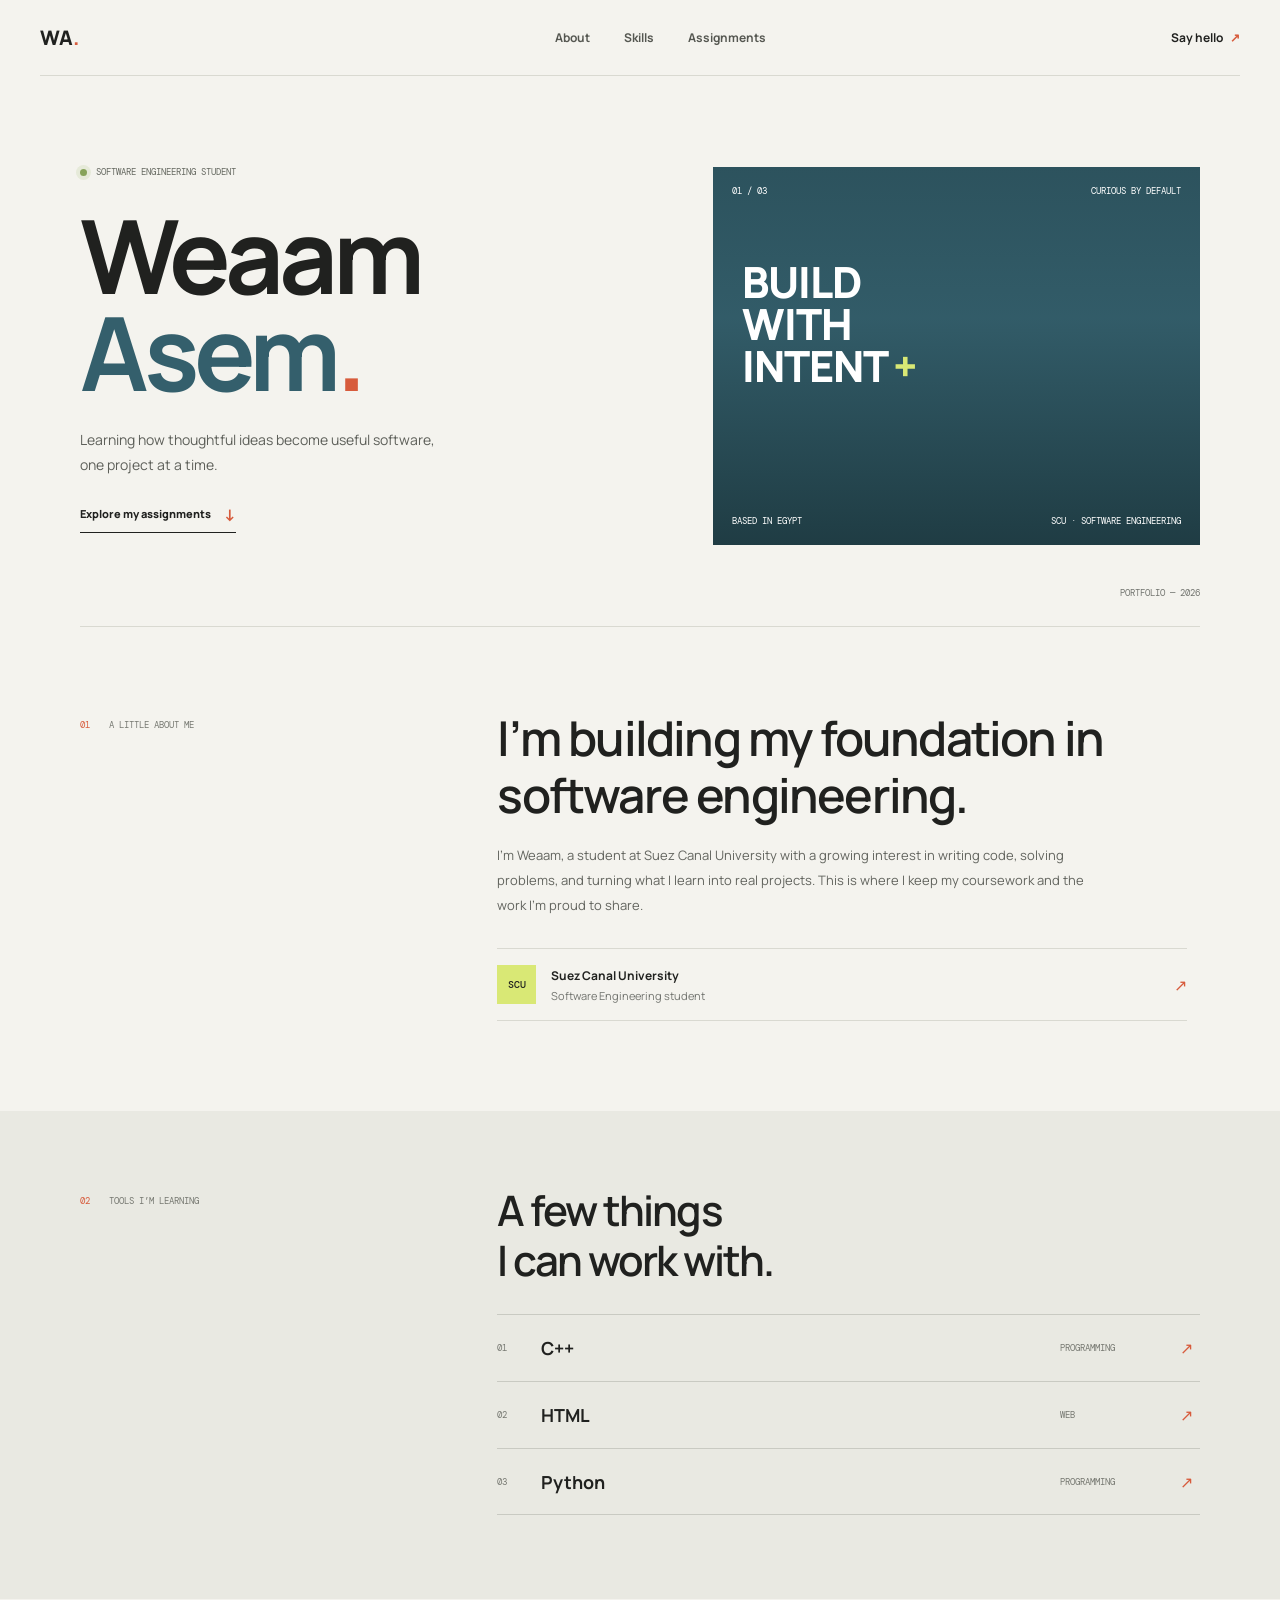
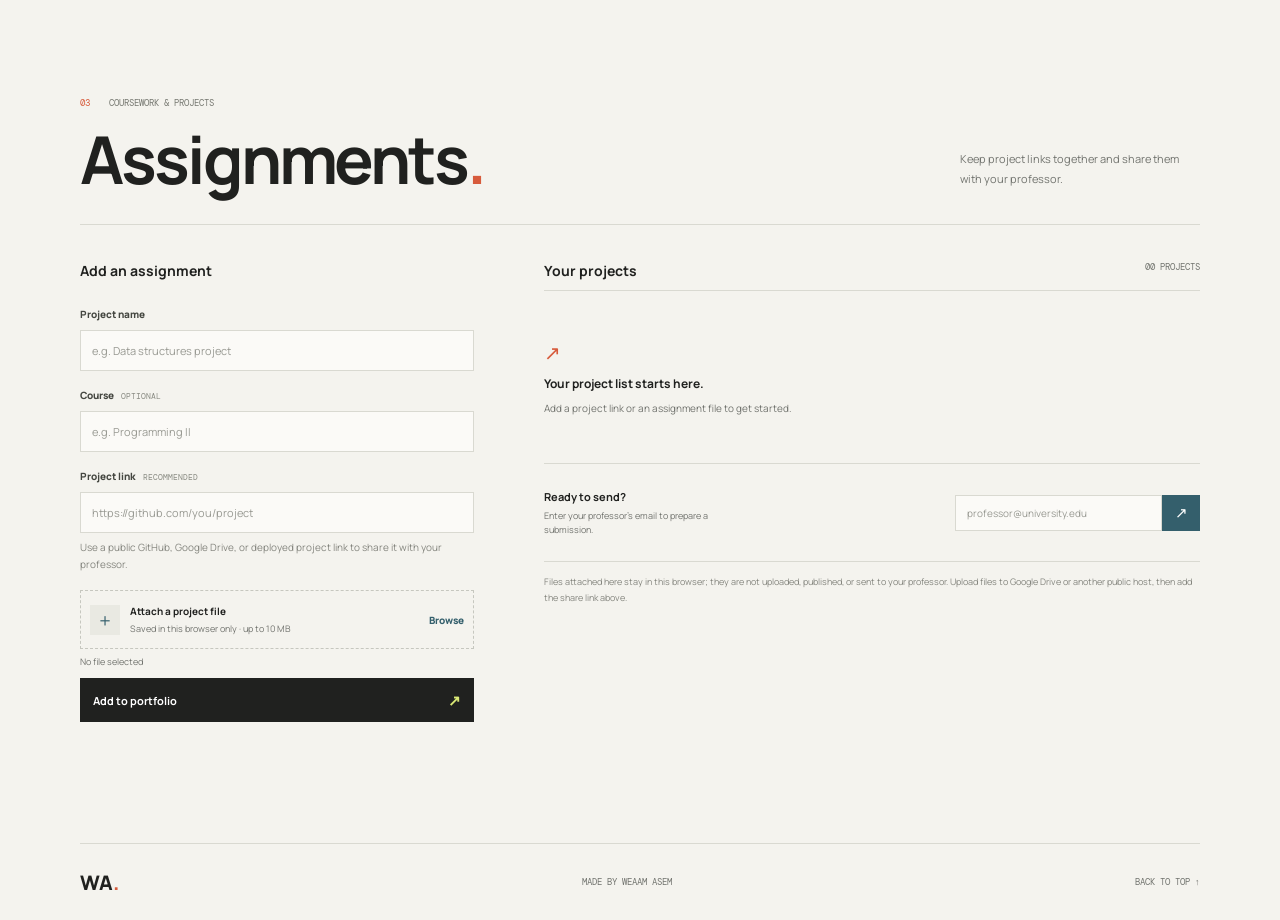
==== index.html @ 3b1b3726 "Add files via upload" ====
<!doctype html>
<html lang="en">
<head>
	<meta charset="utf-8">
	<meta name="viewport" content="width=device-width, initial-scale=1">
	<meta name="theme-color" content="#f4f3ee">
	<meta name="description" content="The portfolio of Weaam Asem, a software engineering student at Suez Canal University.">
	<title>Weaam Asem | Software Engineering Student</title>
	<link rel="preconnect" href="https://fonts.googleapis.com">
	<link rel="preconnect" href="https://fonts.gstatic.com" crossorigin>
	<link href="https://fonts.googleapis.com/css2?family=DM+Mono:wght@400;500&family=Manrope:wght@400;500;600;700;800&display=swap" rel="stylesheet">
	<link rel="stylesheet" href="style.css">
</head>
<body>
	<header class="site-header">
		<a class="wordmark" href="#home" aria-label="Weaam Asem home">WA<span>.</span></a>
		<nav class="main-nav" aria-label="Main navigation">
			<a href="#about">About</a>
			<a href="#skills">Skills</a>
			<a href="#assignments">Assignments</a>
		</nav>
		<a class="header-contact" href="mailto:?subject=Hello%20Weaam">Say hello <span aria-hidden="true">↗</span></a>
	</header>

	<main>
		<section class="hero page-width" id="home" aria-labelledby="hero-title">
			<div class="hero-copy">
				<p class="eyebrow"><span class="status-dot"></span> SOFTWARE ENGINEERING STUDENT</p>
				<h1 id="hero-title">Weaam<br><span>Asem</span><i>.</i></h1>
				<p class="hero-intro">Learning how thoughtful ideas become useful software, one project at a time.</p>
				<a class="text-link" href="#assignments">Explore my assignments <span aria-hidden="true">↓</span></a>
			</div>
			<div class="hero-visual" role="img" aria-label="Students working together around a laptop">
				<div class="visual-label"><span>01 / 03</span><span>CURIOUS BY DEFAULT</span></div>
				<div class="visual-note">BUILD<br>WITH<br>INTENT<span>+</span></div>
				<div class="visual-caption"><span>BASED IN EGYPT</span><span>SCU · SOFTWARE ENGINEERING</span></div>
			</div>
			<div class="hero-index" aria-hidden="true">PORTFOLIO — 2026</div>
		</section>

		<section class="about-section page-width section-grid" id="about" aria-labelledby="about-title">
			<div class="section-label"><span>01</span> A LITTLE ABOUT ME</div>
			<div class="about-content">
				<h2 id="about-title">I’m building my foundation in software engineering.</h2>
				<p>I’m Weaam, a student at Suez Canal University with a growing interest in writing code, solving problems, and turning what I learn into real projects. This is where I keep my coursework and the work I’m proud to share.</p>
				<div class="education-line">
					<span class="education-icon" aria-hidden="true">SCU</span>
					<div><strong>Suez Canal University</strong><span>Software Engineering student</span></div>
					<span class="education-arrow" aria-hidden="true">↗</span>
				</div>
			</div>
		</section>

		<section class="skills-section" id="skills" aria-labelledby="skills-title">
			<div class="page-width skills-inner">
				<div class="section-label"><span>02</span> TOOLS I’M LEARNING</div>
				<div class="skills-content">
					<h2 id="skills-title">A few things<br>I can work with.</h2>
					<div class="skill-list" aria-label="Skills">
						<div class="skill-row"><span class="skill-number">01</span><span class="skill-name">C++</span><span class="skill-kind">PROGRAMMING</span><span class="skill-mark">↗</span></div>
						<div class="skill-row"><span class="skill-number">02</span><span class="skill-name">HTML</span><span class="skill-kind">WEB</span><span class="skill-mark">↗</span></div>
						<div class="skill-row"><span class="skill-number">03</span><span class="skill-name">Python</span><span class="skill-kind">PROGRAMMING</span><span class="skill-mark">↗</span></div>
					</div>
				</div>
			</div>
		</section>

		<section class="assignments-section page-width" id="assignments" aria-labelledby="assignments-title">
			<div class="assignment-heading">
				<div>
					<div class="section-label"><span>03</span> COURSEWORK & PROJECTS</div>
					<h2 id="assignments-title">Assignments<span>.</span></h2>
				</div>
				<p>Keep project links together and share them with your professor.</p>
			</div>

			<div class="assignment-layout">
				<form class="assignment-form" id="assignment-form">
					<h3>Add an assignment</h3>
					<label for="project-title">Project name</label>
					<input id="project-title" name="title" type="text" placeholder="e.g. Data structures project" required maxlength="80">
					<label for="project-course">Course <span class="optional">OPTIONAL</span></label>
					<input id="project-course" name="course" type="text" placeholder="e.g. Programming II" maxlength="60">
					<label for="project-url">Project link <span class="optional">RECOMMENDED</span></label>
					<input id="project-url" name="url" type="url" placeholder="https://github.com/you/project">
					<p class="field-hint">Use a public GitHub, Google Drive, or deployed project link to share it with your professor.</p>
					<label class="upload-control" for="project-file">
						<span class="upload-icon" aria-hidden="true">＋</span>
						<span><strong>Attach a project file</strong><small>Saved in this browser only · up to 10 MB</small></span>
						<span class="upload-browse">Browse</span>
					</label>
					<input class="visually-hidden" id="project-file" name="file" type="file">
					<p class="selected-file" id="selected-file" aria-live="polite">No file selected</p>
					<button class="submit-button" type="submit">Add to portfolio <span aria-hidden="true">↗</span></button>
					<p class="form-message" id="form-message" role="status" aria-live="polite"></p>
				</form>

				<div class="assignment-list-wrap">
					<div class="list-topline"><h3>Your projects</h3><span id="project-count">00 PROJECTS</span></div>
					<div class="assignment-list" id="assignment-list" aria-live="polite"></div>
					<div class="empty-state" id="empty-state">
						<span class="empty-mark" aria-hidden="true">↗</span>
						<strong>Your project list starts here.</strong>
						<span>Add a project link or an assignment file to get started.</span>
					</div>
					<div class="professor-contact">
						<div><strong>Ready to send?</strong><span>Enter your professor’s email to prepare a submission.</span></div>
						<form id="email-form" class="email-form">
							<label class="visually-hidden" for="professor-email">Professor’s email address</label>
							<input id="professor-email" type="email" placeholder="professor@university.edu" autocomplete="email" required>
							<button type="submit" aria-label="Prepare email to professor" title="Prepare email">↗</button>
						</form>
					</div>
					<p class="hosting-note">Files attached here stay in this browser; they are not uploaded, published, or sent to your professor. Upload files to Google Drive or another public host, then add the share link above.</p>
				</div>
			</div>
		</section>
	</main>

	<footer class="site-footer page-width">
		<a class="wordmark" href="#home" aria-label="Back to top">WA<span>.</span></a>
		<span>MADE BY WEAAM ASEM</span>
		<a href="#home">BACK TO TOP ↑</a>
	</footer>

	<script>
		const storageKey = 'weaam-portfolio-projects';
		const databaseName = 'weaam-portfolio-files';
		const form = document.querySelector('#assignment-form');
		const fileInput = document.querySelector('#project-file');
		const fileLabel = document.querySelector('#selected-file');
		const projectList = document.querySelector('#assignment-list');
		const emptyState = document.querySelector('#empty-state');
		const projectCount = document.querySelector('#project-count');
		const formMessage = document.querySelector('#form-message');

		function openFileDatabase() {
			return new Promise((resolve, reject) => {
				const request = indexedDB.open(databaseName, 1);
				request.onupgradeneeded = () => request.result.createObjectStore('files');
				request.onsuccess = () => resolve(request.result);
				request.onerror = () => reject(request.error);
			});
		}

		async function saveFile(id, file) {
			const database = await openFileDatabase();
			return new Promise((resolve, reject) => {
				const transaction = database.transaction('files', 'readwrite');
				transaction.objectStore('files').put(file, id);
				transaction.oncomplete = () => { database.close(); resolve(); };
				transaction.onerror = () => { database.close(); reject(transaction.error); };
			});
		}

		async function deleteFile(id) {
			const database = await openFileDatabase();
			return new Promise((resolve, reject) => {
				const transaction = database.transaction('files', 'readwrite');
				transaction.objectStore('files').delete(id);
				transaction.oncomplete = () => { database.close(); resolve(); };
				transaction.onerror = () => { database.close(); reject(transaction.error); };
			});
		}

		async function getFile(id) {
			const database = await openFileDatabase();
			return new Promise((resolve, reject) => {
				const request = database.transaction('files').objectStore('files').get(id);
				request.onsuccess = () => { database.close(); resolve(request.result); };
				request.onerror = () => { database.close(); reject(request.error); };
			});
		}

		function getProjects() {
			try { return JSON.parse(localStorage.getItem(storageKey) || '[]'); }
			catch { return []; }
		}

		function saveProjects(projects) {
			localStorage.setItem(storageKey, JSON.stringify(projects));
		}

		function renderProjects() {
			const projects = getProjects();
			projectList.replaceChildren();
			emptyState.hidden = projects.length > 0;
			projectCount.textContent = `${String(projects.length).padStart(2, '0')} ${projects.length === 1 ? 'PROJECT' : 'PROJECTS'}`;

			projects.forEach((project, index) => {
				const article = document.createElement('article');
				article.className = 'project-item';
				const details = document.createElement('div');
				details.className = 'project-details';
				const number = document.createElement('span');
				number.className = 'project-number';
				number.textContent = String(index + 1).padStart(2, '0');
				const title = document.createElement('strong');
				title.textContent = project.title;
				const subtitle = document.createElement('span');
				subtitle.textContent = [project.course, project.fileName].filter(Boolean).join(' · ') || 'Personal project';
				details.append(number, title, subtitle);

				const actions = document.createElement('div');
				actions.className = 'project-actions';
				if (project.url) {
					const openLink = document.createElement('a');
					openLink.className = 'project-open';
					openLink.href = project.url;
					openLink.target = '_blank';
					openLink.rel = 'noopener noreferrer';
					openLink.textContent = 'Open link ↗';
					actions.append(openLink);
					const shareButton = document.createElement('button');
					shareButton.type = 'button';
					shareButton.className = 'icon-button';
					shareButton.setAttribute('aria-label', `Copy link for ${project.title}`);
					shareButton.title = 'Copy project link';
					shareButton.textContent = '⧉';
					shareButton.addEventListener('click', async () => {
						try {
							await navigator.clipboard.writeText(project.url);
							formMessage.textContent = 'Project link copied.';
						} catch {
							formMessage.textContent = 'Copy was unavailable. Open the project link and copy it from the address bar.';
						}
					});
					actions.append(shareButton);
				}
				if (project.fileName) {
					const downloadButton = document.createElement('button');
					downloadButton.type = 'button';
					downloadButton.className = 'icon-button';
					downloadButton.setAttribute('aria-label', `Download ${project.fileName}`);
					downloadButton.title = 'Download attached file';
					downloadButton.textContent = '↓';
					downloadButton.addEventListener('click', async () => {
						const file = await getFile(project.id);
						if (!file) return;
						const downloadUrl = URL.createObjectURL(file);
						const anchor = document.createElement('a');
						anchor.href = downloadUrl;
						anchor.download = project.fileName;
						anchor.click();
						URL.revokeObjectURL(downloadUrl);
					});
					actions.append(downloadButton);
				}
				const removeButton = document.createElement('button');
				removeButton.type = 'button';
				removeButton.className = 'icon-button remove-button';
				removeButton.setAttribute('aria-label', `Remove ${project.title}`);
				removeButton.title = 'Remove assignment';
				removeButton.textContent = '×';
				removeButton.addEventListener('click', async () => {
					saveProjects(getProjects().filter((item) => item.id !== project.id));
					if (project.fileName) await deleteFile(project.id);
					renderProjects();
					formMessage.textContent = 'Assignment removed.';
				});
				actions.append(removeButton);
				article.append(details, actions);
				projectList.append(article);
			});
		}

		fileInput.addEventListener('change', () => {
			const file = fileInput.files[0];
			if (file && file.size > 10 * 1024 * 1024) {
				fileInput.value = '';
				fileLabel.textContent = 'File is over the 10 MB limit.';
				return;
			}
			fileLabel.textContent = file ? file.name : 'No file selected';
		});

		form.addEventListener('submit', async (event) => {
			event.preventDefault();
			const data = new FormData(form);
			const file = fileInput.files[0];
			if (!data.get('url') && !file) {
				formMessage.textContent = 'Add a project link or attach a file first.';
				return;
			}
			const project = {
				id: crypto.randomUUID(),
				title: data.get('title').trim(),
				course: data.get('course').trim(),
				url: data.get('url').trim(),
				fileName: file ? file.name : ''
			};
			try {
				if (file) await saveFile(project.id, file);
				const projects = getProjects();
				projects.unshift(project);
				saveProjects(projects);
				form.reset();
				fileLabel.textContent = 'No file selected';
				renderProjects();
				formMessage.textContent = project.url ? 'Assignment added. Its link is ready to share.' : 'Assignment added. The file is saved in this browser only.';
			} catch {
				formMessage.textContent = 'Could not save this assignment in your browser.';
			}
		});

		document.querySelector('#email-form').addEventListener('submit', (event) => {
			event.preventDefault();
			const email = document.querySelector('#professor-email').value.trim();
			const projects = getProjects().filter((project) => project.url);
			if (projects.length === 0) {
				formMessage.textContent = 'Add a hosted project link before preparing an email.';
				return;
			}
			const body = projects.map((project) => `${project.title}${project.course ? ` (${project.course})` : ''}\n${project.url}`).join('\n\n');
			const subject = encodeURIComponent('Weaam Asem - Project submissions');
			window.location.href = `mailto:${encodeURIComponent(email)}?subject=${subject}&body=${encodeURIComponent(`Hello,\n\nHere are my project submissions:\n\n${body}\n\nBest,\nWeaam Asem`)}`;
		});

		renderProjects();
	</script>
</body>
</html>
---- style.css ----
:root {
	color-scheme: light;
	--paper: #f4f3ee;
	--ink: #20211f;
	--muted: #72746f;
	--line: #d9d9d1;
	--orange: #d75b3c;
	--blue: #345f6c;
	--lime: #d9e875;
	--mono: "DM Mono", "Courier New", monospace;
	--sans: "Manrope", "Trebuchet MS", sans-serif;
}

* { box-sizing: border-box; }

html { scroll-behavior: smooth; }

body {
	margin: 0;
	background: var(--paper);
	color: var(--ink);
	font-family: var(--sans);
	-webkit-font-smoothing: antialiased;
}

a { color: inherit; text-decoration: none; }
button, input { font: inherit; }
button, a { -webkit-tap-highlight-color: transparent; }

.page-width { width: min(1120px, calc(100% - 80px)); margin-inline: auto; }

.site-header {
	height: 76px;
	width: min(1280px, calc(100% - 80px));
	margin: 0 auto;
	display: flex;
	align-items: center;
	justify-content: space-between;
	border-bottom: 1px solid var(--line);
}

.wordmark { font-size: 20px; font-weight: 800; letter-spacing: 0; }
.wordmark span, .hero h1 i, .assignment-heading h2 span { color: var(--orange); font-style: normal; }
.main-nav { display: flex; gap: 34px; margin-left: 70px; }
.main-nav a, .header-contact { font-size: 12px; font-weight: 700; }
.main-nav a { color: #555751; transition: color .2s ease; }
.main-nav a:hover, .header-contact:hover { color: var(--orange); }
.header-contact span { color: var(--orange); padding-left: 5px; }

.hero { min-height: 550px; padding-block: 74px 64px; position: relative; display: grid; grid-template-columns: 1fr .86fr; align-items: center; gap: 66px; }
.hero-copy { padding-bottom: 13px; }
.eyebrow, .section-label, .visual-label, .visual-caption, .hero-index, .skill-number, .skill-kind, .list-topline > span, .site-footer > span, .site-footer > a:last-child, .project-number {
	font-family: var(--mono);
	font-size: 9px;
	letter-spacing: 0;
}
.eyebrow { display: flex; align-items: center; gap: 9px; color: #666961; margin: 0 0 29px; }
.status-dot { width: 7px; height: 7px; background: #87a35a; border-radius: 50%; box-shadow: 0 0 0 4px #e6ead9; }
.hero h1 { margin: 0; font-size: clamp(70px, 8vw, 108px); line-height: .94; letter-spacing: -5px; font-weight: 700; }
.hero h1 > span { color: var(--blue); }
.hero-intro { max-width: 375px; color: #5d5f59; line-height: 1.8; font-size: 14px; margin: 27px 0 24px; }
.text-link { display: inline-flex; gap: 13px; align-items: center; border-bottom: 1px solid var(--ink); padding-bottom: 7px; font-size: 11px; font-weight: 800; }
.text-link span { color: var(--orange); font-size: 16px; }
.hero-visual { height: 378px; position: relative; overflow: hidden; background: var(--blue) url("https://images.unsplash.com/photo-1523240795612-9a054b0db644?auto=format&fit=crop&w=1100&q=85") center 48% / cover no-repeat; }
.hero-visual::before { content: ""; position: absolute; inset: 0; background: linear-gradient(180deg, rgba(18, 38, 42, .22), rgba(18, 38, 42, .06) 40%, rgba(18, 38, 42, .61)); }
.visual-label, .visual-caption { position: absolute; z-index: 1; color: #fff; display: flex; justify-content: space-between; left: 19px; right: 19px; }
.visual-label { top: 18px; }
.visual-note { position: absolute; z-index: 1; left: 29px; top: 94px; color: #fff; font-size: 43px; line-height: .98; font-weight: 800; letter-spacing: -1px; }
.visual-note span { color: var(--lime); padding-left: 5px; }
.visual-caption { bottom: 18px; }
.hero-index { position: absolute; right: 0; bottom: 27px; color: var(--muted); }

.section-grid { display: grid; grid-template-columns: 1fr 2fr; gap: 66px; }
.about-section { padding-block: 83px 90px; border-top: 1px solid var(--line); }
.section-label { color: #777972; padding-top: 9px; }
.section-label > span { color: var(--orange); margin-right: 14px; }
.about-content { max-width: 690px; }
.about-content h2, .skills-content h2 { font-size: clamp(30px, 4.2vw, 48px); letter-spacing: -1.8px; line-height: 1.18; font-weight: 600; margin: 0; }
.about-content > p { max-width: 610px; font-size: 13px; line-height: 1.9; color: #62645e; margin: 20px 0 31px; }
.education-line { min-height: 73px; border-top: 1px solid var(--line); border-bottom: 1px solid var(--line); display: flex; align-items: center; gap: 15px; }
.education-icon { width: 39px; height: 39px; display: grid; place-items: center; background: var(--lime); font-family: var(--mono); font-size: 10px; font-weight: 500; }
.education-line > div { display: grid; gap: 4px; }
.education-line strong { font-size: 12px; }
.education-line > div span { color: var(--muted); font-size: 11px; }
.education-arrow { color: var(--orange); margin-left: auto; }

.skills-section { background: #e9e9e2; padding-block: 75px 84px; }
.skills-inner { display: grid; grid-template-columns: 1fr 2fr; gap: 66px; }
.skills-content h2 { font-size: clamp(29px, 3.7vw, 42px); margin-bottom: 29px; }
.skill-row { min-height: 67px; border-top: 1px solid #c9cac2; display: grid; grid-template-columns: 44px 1fr 120px 20px; align-items: center; }
.skill-row:last-child { border-bottom: 1px solid #c9cac2; }
.skill-number, .skill-kind { color: #777972; }
.skill-name { font-size: 18px; font-weight: 700; }
.skill-mark { color: var(--orange); font-size: 16px; }

.assignments-section { padding-block: 89px 98px; }
.assignment-heading { display: flex; align-items: end; justify-content: space-between; padding-bottom: 32px; border-bottom: 1px solid var(--line); }
.assignment-heading h2 { font-size: clamp(41px, 6vw, 66px); letter-spacing: -3px; line-height: 1; margin: 17px 0 0; }
.assignment-heading > p { max-width: 240px; color: var(--muted); font-size: 11px; line-height: 1.8; margin: 0 0 4px; }
.assignment-layout { display: grid; grid-template-columns: minmax(245px, .75fr) 1.25fr; gap: 70px; padding-top: 36px; align-items: start; }
.assignment-form { display: grid; gap: 9px; }
.assignment-form h3, .list-topline h3 { font-size: 14px; margin: 0 0 10px; }
.assignment-form > label:not(.upload-control) { color: #454741; font-size: 10px; font-weight: 800; margin-top: 8px; }
.optional { color: #8a8c84; font-family: var(--mono); font-size: 8px; font-weight: 400; margin-left: 5px; }
.assignment-form > input:not([type="file"]), .email-form input { width: 100%; min-width: 0; height: 41px; padding: 0 11px; border: 1px solid var(--line); border-radius: 0; background: #fbfaf7; color: var(--ink); font-size: 11px; outline: none; }
.assignment-form > input:focus, .email-form input:focus { border-color: var(--blue); box-shadow: 0 0 0 2px rgb(52 95 108 / 10%); }
.assignment-form input::placeholder, .email-form input::placeholder { color: #999a93; }
.field-hint { color: #85867f; font-size: 10px; line-height: 1.65; margin: -3px 0 3px; }
.upload-control { min-height: 59px; margin-top: 6px; border: 1px dashed #c6c7bf; display: flex; align-items: center; gap: 10px; padding: 9px; cursor: pointer; transition: border-color .2s ease; }
.upload-control:hover { border-color: var(--blue); }
.upload-icon { display: grid; place-items: center; width: 30px; height: 30px; background: #e9e9e2; color: var(--blue); font-size: 18px; }
.upload-control > span:nth-child(2) { display: grid; gap: 4px; }
.upload-control strong { font-size: 10px; }
.upload-control small { color: var(--muted); font-size: 9px; }
.upload-browse { color: var(--blue); font-size: 10px; font-weight: 800; margin-left: auto; }
.selected-file { color: var(--muted); font-size: 9px; margin: -3px 0 1px; overflow-wrap: anywhere; }
.visually-hidden { position: absolute; width: 1px; height: 1px; overflow: hidden; clip: rect(0, 0, 0, 0); white-space: nowrap; clip-path: inset(50%); }
.submit-button { height: 44px; display: flex; align-items: center; justify-content: space-between; padding: 0 13px; border: 0; background: var(--ink); color: #fff; font-size: 11px; font-weight: 700; cursor: pointer; transition: background .2s ease; }
.submit-button:hover { background: var(--blue); }
.submit-button span { color: var(--lime); font-size: 15px; }
.form-message { min-height: 14px; color: var(--blue); font-size: 10px; line-height: 1.5; margin: 0; }
.assignment-list-wrap { min-width: 0; }
.list-topline { min-height: 30px; display: flex; justify-content: space-between; align-items: start; border-bottom: 1px solid var(--line); }
.list-topline h3 { margin: 0; }
.list-topline > span { color: var(--muted); }
.project-item { min-height: 76px; display: flex; align-items: center; justify-content: space-between; gap: 15px; border-bottom: 1px solid var(--line); animation: arrive .3s ease both; }
.project-details { min-width: 0; display: grid; grid-template-columns: 28px minmax(0, 1fr); align-items: center; row-gap: 4px; }
.project-number { color: var(--orange); grid-row: span 2; }
.project-details strong { overflow-wrap: anywhere; font-size: 11px; }
.project-details > span:last-child { color: var(--muted); overflow-wrap: anywhere; font-size: 9px; }
.project-actions { display: flex; flex-shrink: 0; align-items: center; gap: 6px; }
.project-open { color: var(--blue); font-size: 10px; font-weight: 800; }
.icon-button { width: 29px; height: 29px; display: grid; place-items: center; border: 1px solid var(--line); background: transparent; color: var(--ink); font-size: 14px; cursor: pointer; }
.icon-button:hover { border-color: var(--blue); color: var(--blue); }
.remove-button { color: #777972; }
.empty-state { min-height: 173px; display: grid; align-content: center; justify-items: start; gap: 9px; border-bottom: 1px solid var(--line); }
.empty-state[hidden] { display: none; }
.empty-mark { color: var(--orange); font-size: 20px; }
.empty-state strong { font-size: 12px; }
.empty-state > span:last-child { color: var(--muted); font-size: 10px; }
.professor-contact { min-height: 98px; display: flex; align-items: center; justify-content: space-between; gap: 18px; border-bottom: 1px solid var(--line); }
.professor-contact > div { display: grid; gap: 5px; }
.professor-contact strong { font-size: 11px; }
.professor-contact > div span { max-width: 210px; color: var(--muted); font-size: 9px; line-height: 1.5; }
.email-form { display: flex; width: min(245px, 52%); }
.email-form input { height: 36px; font-size: 10px; }
.email-form button { width: 38px; flex: 0 0 38px; border: 0; background: var(--blue); color: #fff; font-size: 15px; cursor: pointer; }
.email-form button:hover { background: var(--ink); }
.hosting-note { color: #85867f; font-size: 9px; line-height: 1.7; margin: 12px 0 0; }

.site-footer { min-height: 77px; display: flex; align-items: center; justify-content: space-between; border-top: 1px solid var(--line); }
.site-footer > span, .site-footer > a:last-child { color: var(--muted); }
.site-footer > a:last-child:hover { color: var(--orange); }

@keyframes arrive { from { opacity: 0; transform: translateY(5px); } to { opacity: 1; transform: translateY(0); } }

@media (max-width: 760px) {
	.page-width, .site-header { width: min(100% - 40px, 560px); }
	.site-header { height: 64px; }
	.main-nav { gap: 17px; margin-left: 0; }
	.main-nav a, .header-contact { font-size: 10px; }
	.hero { min-height: auto; grid-template-columns: 1fr .82fr; gap: 25px; padding-block: 67px 58px; }
	.hero h1 { font-size: clamp(60px, 11vw, 82px); letter-spacing: -4px; }
	.hero-visual { height: 310px; }
	.visual-note { left: 19px; top: 89px; font-size: 34px; }
	.visual-label, .visual-caption { left: 12px; right: 12px; font-size: 8px; }
	.visual-caption { gap: 10px; }
	.visual-caption span:last-child { text-align: right; }
	.section-grid, .skills-inner { grid-template-columns: .72fr 1.6fr; gap: 30px; }
	.assignment-layout { gap: 32px; }
}

@media (max-width: 560px) {
	.page-width, .site-header { width: calc(100% - 36px); }
	.site-header { height: 60px; }
	.wordmark { font-size: 18px; }
	.main-nav { gap: 11px; }
	.main-nav a { font-size: 9px; }
	.header-contact { font-size: 0; }
	.header-contact span { font-size: 16px; }
	.hero { grid-template-columns: 1fr; gap: 29px; padding-block: 56px 49px; }
	.hero-copy { padding: 0; }
	.eyebrow { margin-bottom: 23px; }
	.hero h1 { font-size: clamp(72px, 18vw, 96px); }
	.hero-intro { max-width: 320px; font-size: 13px; margin: 20px 0; }
	.hero-visual { height: 260px; }
	.visual-note { top: 62px; font-size: 36px; }
	.hero-index { bottom: 22px; right: 0; }
	.about-section, .skills-inner { grid-template-columns: 1fr; gap: 27px; }
	.about-section { padding-block: 57px 63px; }
	.about-content h2 { font-size: 34px; }
	.about-content > p { font-size: 12px; }
	.skills-section { padding-block: 55px 63px; }
	.skills-inner { gap: 26px; }
	.skills-content h2 { font-size: 34px; }
	.skill-row { grid-template-columns: 34px 1fr 100px 18px; }
	.assignments-section { padding-block: 62px 69px; }
	.assignment-heading { align-items: start; flex-direction: column; gap: 17px; }
	.assignment-heading h2 { font-size: 52px; }
	.assignment-heading > p { max-width: 280px; }
	.assignment-layout { grid-template-columns: 1fr; gap: 39px; padding-top: 29px; }
	.professor-contact { align-items: start; flex-direction: column; padding-block: 20px; gap: 14px; }
	.email-form { width: 100%; }
	.project-item { gap: 8px; }
	.project-actions { gap: 4px; }
	.project-open { font-size: 9px; }
	.site-footer { min-height: 69px; }
	.site-footer > span, .site-footer > a:last-child { font-size: 8px; }
}

@media (prefers-reduced-motion: reduce) {
	*, *::before, *::after { scroll-behavior: auto !important; animation-duration: .01ms !important; animation-iteration-count: 1 !important; transition-duration: .01ms !important; }
}
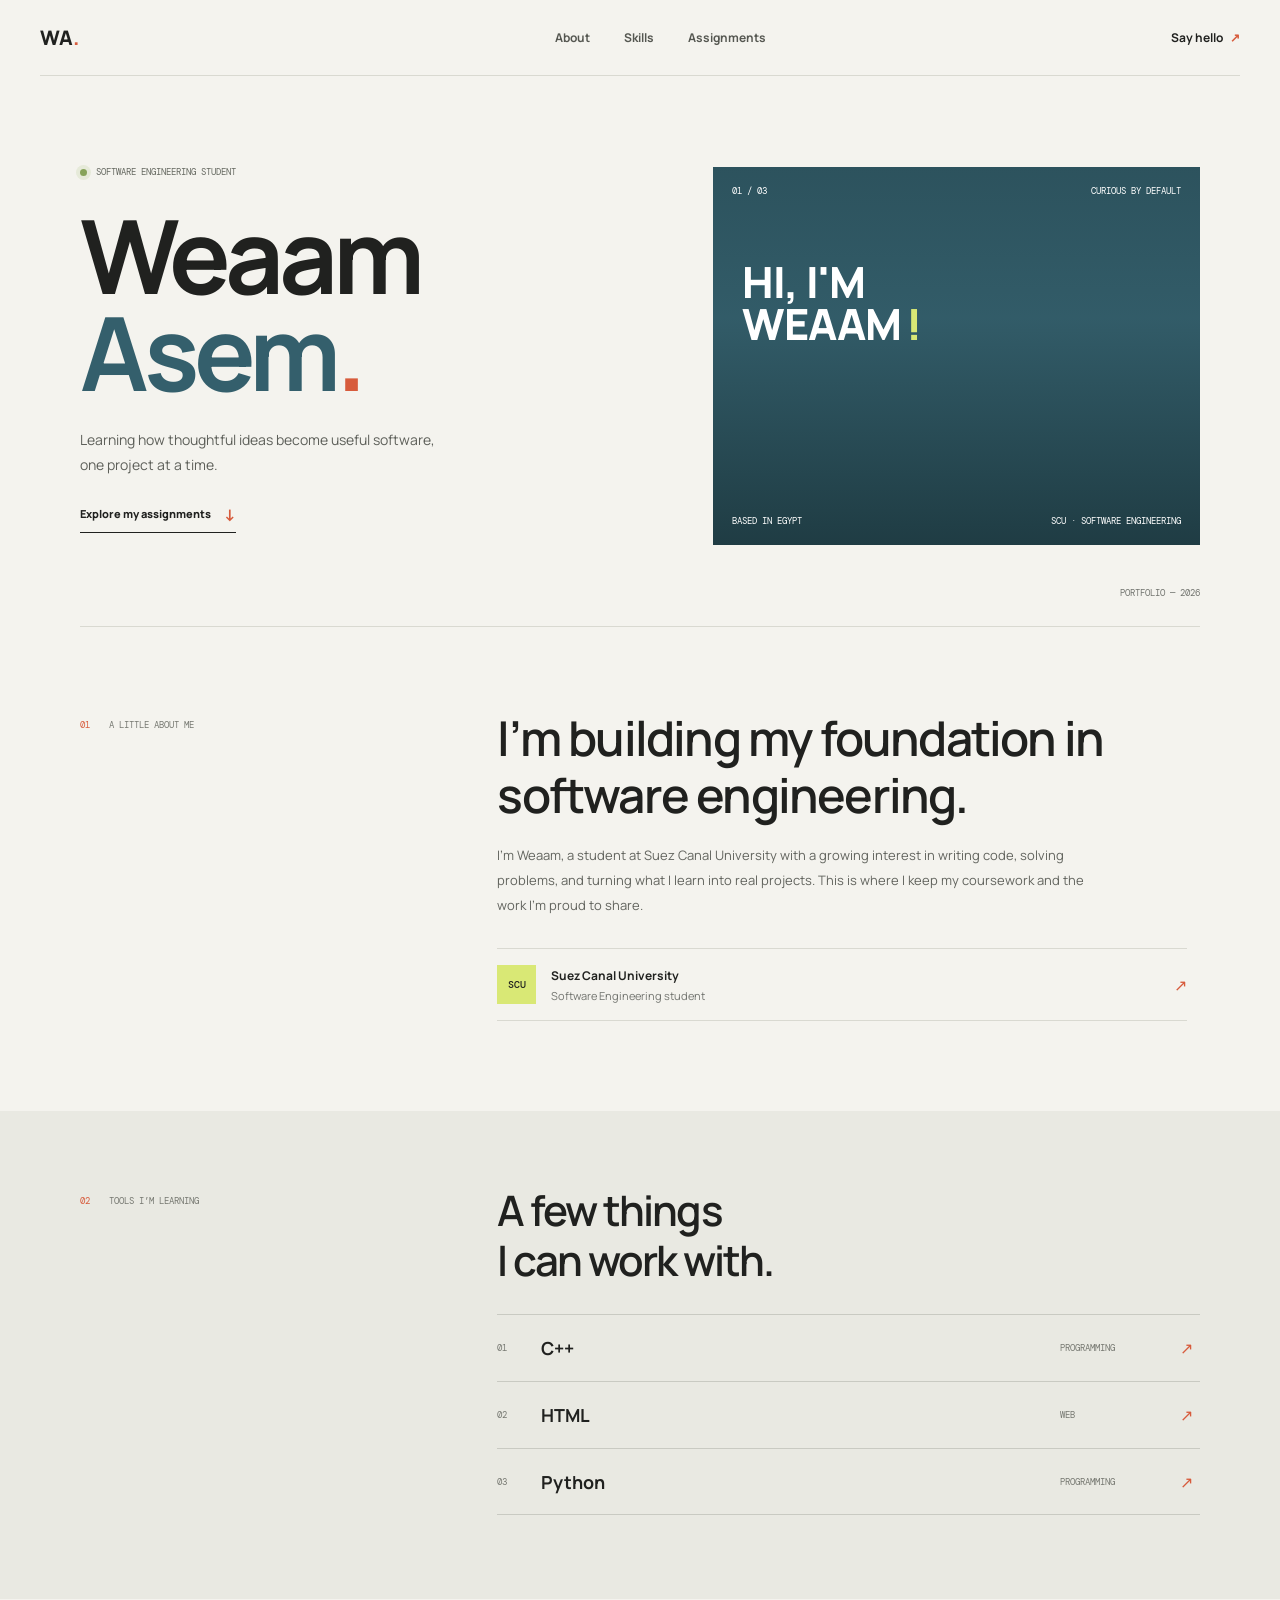
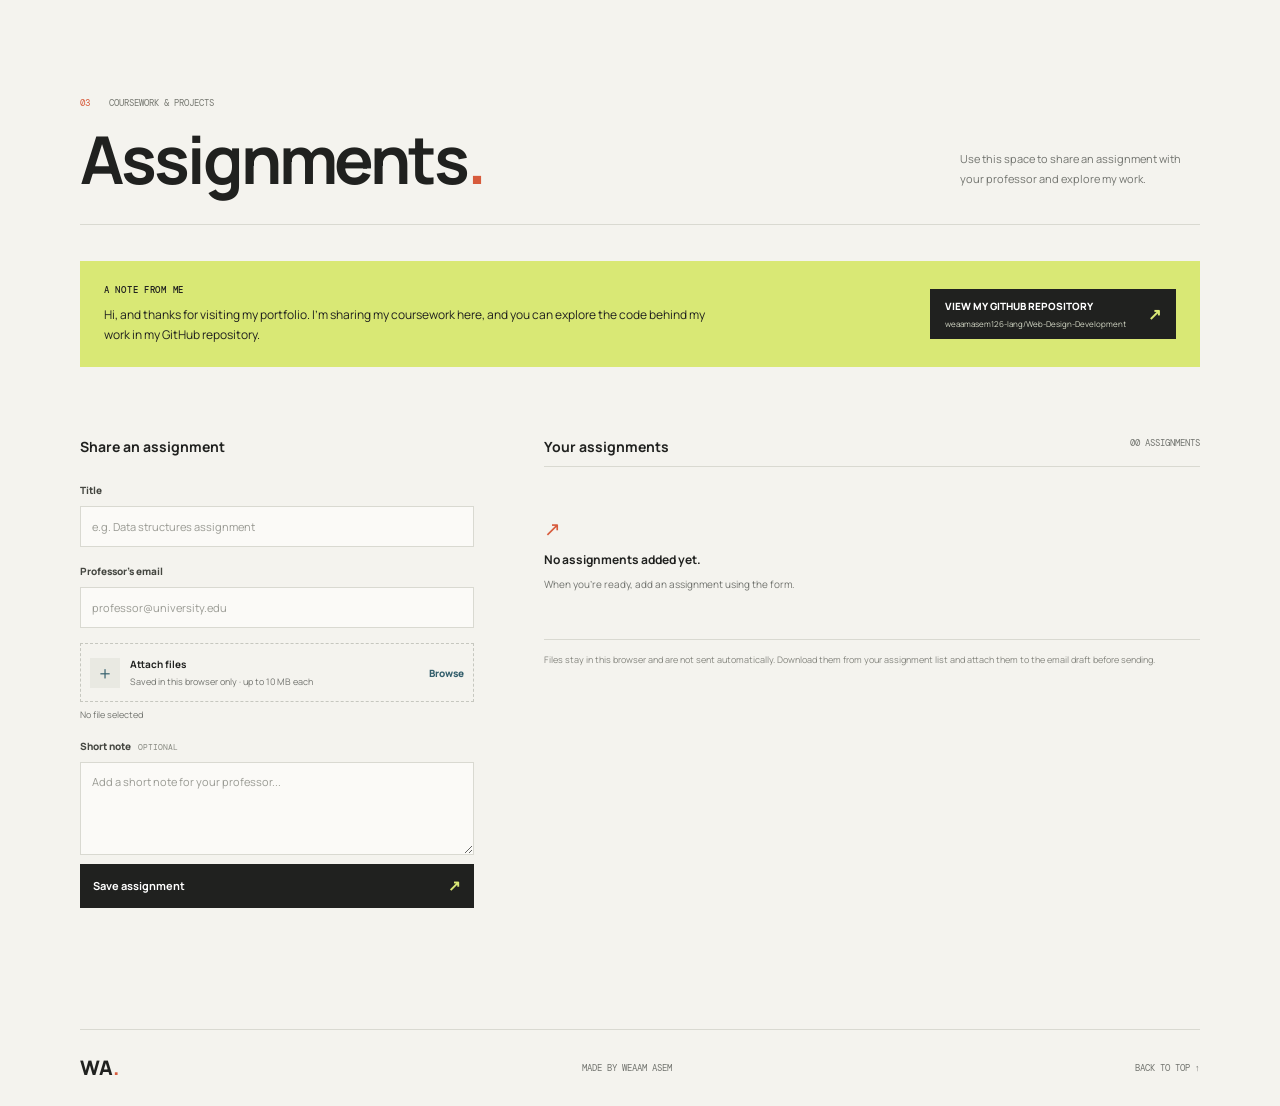
==== commit 74454e07: "Add files via upload" ====
--- a/index.html
+++ b/index.html
@@ -1,16 +1,21 @@
 <!doctype html>
 <html lang="en">
+
 <head>
 	<meta charset="utf-8">
 	<meta name="viewport" content="width=device-width, initial-scale=1">
 	<meta name="theme-color" content="#f4f3ee">
-	<meta name="description" content="The portfolio of Weaam Asem, a software engineering student at Suez Canal University.">
+	<meta name="description"
+		content="The portfolio of Weaam Asem, a software engineering student at Suez Canal University.">
 	<title>Weaam Asem | Software Engineering Student</title>
 	<link rel="preconnect" href="https://fonts.googleapis.com">
 	<link rel="preconnect" href="https://fonts.gstatic.com" crossorigin>
-	<link href="https://fonts.googleapis.com/css2?family=DM+Mono:wght@400;500&family=Manrope:wght@400;500;600;700;800&display=swap" rel="stylesheet">
+	<link
+		href="https://fonts.googleapis.com/css2?family=DM+Mono:wght@400;500&family=Manrope:wght@400;500;600;700;800&display=swap"
+		rel="stylesheet">
 	<link rel="stylesheet" href="style.css">
 </head>
+
 <body>
 	<header class="site-header">
 		<a class="wordmark" href="#home" aria-label="Weaam Asem home">WA<span>.</span></a>
@@ -32,7 +37,7 @@
 			</div>
 			<div class="hero-visual" role="img" aria-label="Students working together around a laptop">
 				<div class="visual-label"><span>01 / 03</span><span>CURIOUS BY DEFAULT</span></div>
-				<div class="visual-note">BUILD<br>WITH<br>INTENT<span>+</span></div>
+				<div class="visual-note">HI, I'M<br>WEAAM<span>!</span></div>
 				<div class="visual-caption"><span>BASED IN EGYPT</span><span>SCU · SOFTWARE ENGINEERING</span></div>
 			</div>
 			<div class="hero-index" aria-hidden="true">PORTFOLIO — 2026</div>
@@ -42,7 +47,9 @@
 			<div class="section-label"><span>01</span> A LITTLE ABOUT ME</div>
 			<div class="about-content">
 				<h2 id="about-title">I’m building my foundation in software engineering.</h2>
-				<p>I’m Weaam, a student at Suez Canal University with a growing interest in writing code, solving problems, and turning what I learn into real projects. This is where I keep my coursework and the work I’m proud to share.</p>
+				<p>I’m Weaam, a student at Suez Canal University with a growing interest in writing code, solving
+					problems, and turning what I learn into real projects. This is where I keep my coursework and the
+					work I’m proud to share.</p>
 				<div class="education-line">
 					<span class="education-icon" aria-hidden="true">SCU</span>
 					<div><strong>Suez Canal University</strong><span>Software Engineering student</span></div>
@@ -57,9 +64,15 @@
 				<div class="skills-content">
 					<h2 id="skills-title">A few things<br>I can work with.</h2>
 					<div class="skill-list" aria-label="Skills">
-						<div class="skill-row"><span class="skill-number">01</span><span class="skill-name">C++</span><span class="skill-kind">PROGRAMMING</span><span class="skill-mark">↗</span></div>
-						<div class="skill-row"><span class="skill-number">02</span><span class="skill-name">HTML</span><span class="skill-kind">WEB</span><span class="skill-mark">↗</span></div>
-						<div class="skill-row"><span class="skill-number">03</span><span class="skill-name">Python</span><span class="skill-kind">PROGRAMMING</span><span class="skill-mark">↗</span></div>
+						<div class="skill-row"><span class="skill-number">01</span><span
+								class="skill-name">C++</span><span class="skill-kind">PROGRAMMING</span><span
+								class="skill-mark">↗</span></div>
+						<div class="skill-row"><span class="skill-number">02</span><span
+								class="skill-name">HTML</span><span class="skill-kind">WEB</span><span
+								class="skill-mark">↗</span></div>
+						<div class="skill-row"><span class="skill-number">03</span><span
+								class="skill-name">Python</span><span class="skill-kind">PROGRAMMING</span><span
+								class="skill-mark">↗</span></div>
 					</div>
 				</div>
 			</div>
@@ -71,47 +84,60 @@
 					<div class="section-label"><span>03</span> COURSEWORK & PROJECTS</div>
 					<h2 id="assignments-title">Assignments<span>.</span></h2>
 				</div>
-				<p>Keep project links together and share them with your professor.</p>
+				<p>Use this space to share an assignment with your professor and explore my work.</p>
 			</div>
 
 			<div class="assignment-layout">
+				<div class="repo-callout">
+					<div>
+						<p class="repo-eyebrow">A NOTE FROM ME</p>
+						<p>Hi, and thanks for visiting my portfolio. I’m sharing my coursework here, and you can explore
+							the code behind my work in my GitHub repository.</p>
+					</div>
+					<a href="https://github.com/weaamasem126-lang/Web-Design-Development.git" target="_blank"
+						rel="noopener noreferrer">
+						<span>VIEW MY GITHUB
+							REPOSITORY<small>weaamasem126-lang/Web-Design-Development</small></span><span
+							aria-hidden="true">↗</span>
+					</a>
+				</div>
+
 				<form class="assignment-form" id="assignment-form">
-					<h3>Add an assignment</h3>
-					<label for="project-title">Project name</label>
-					<input id="project-title" name="title" type="text" placeholder="e.g. Data structures project" required maxlength="80">
-					<label for="project-course">Course <span class="optional">OPTIONAL</span></label>
-					<input id="project-course" name="course" type="text" placeholder="e.g. Programming II" maxlength="60">
-					<label for="project-url">Project link <span class="optional">RECOMMENDED</span></label>
-					<input id="project-url" name="url" type="url" placeholder="https://github.com/you/project">
-					<p class="field-hint">Use a public GitHub, Google Drive, or deployed project link to share it with your professor.</p>
+					<h3>Share an assignment</h3>
+					<label for="project-title">Title</label>
+					<input id="project-title" name="title" type="text" placeholder="e.g. Data structures assignment"
+						required maxlength="80">
+					<label for="professor-email">Professor’s email</label>
+					<input id="professor-email" name="professorEmail" type="email"
+						placeholder="professor@university.edu" autocomplete="email" required>
 					<label class="upload-control" for="project-file">
 						<span class="upload-icon" aria-hidden="true">＋</span>
-						<span><strong>Attach a project file</strong><small>Saved in this browser only · up to 10 MB</small></span>
+						<span><strong>Attach files</strong><small>Saved in this browser only · up to 10 MB
+								each</small></span>
 						<span class="upload-browse">Browse</span>
 					</label>
-					<input class="visually-hidden" id="project-file" name="file" type="file">
+					<input class="visually-hidden" id="project-file" name="files" type="file" multiple>
 					<p class="selected-file" id="selected-file" aria-live="polite">No file selected</p>
-					<button class="submit-button" type="submit">Add to portfolio <span aria-hidden="true">↗</span></button>
+					<label for="assignment-note">Short note <span class="optional">OPTIONAL</span></label>
+					<textarea id="assignment-note" name="note" rows="4" maxlength="500"
+						placeholder="Add a short note for your professor..."></textarea>
+					<button class="submit-button" type="submit">Save assignment <span
+							aria-hidden="true">↗</span></button>
 					<p class="form-message" id="form-message" role="status" aria-live="polite"></p>
 				</form>
 
 				<div class="assignment-list-wrap">
-					<div class="list-topline"><h3>Your projects</h3><span id="project-count">00 PROJECTS</span></div>
+					<div class="list-topline">
+						<h3>Your assignments</h3><span id="project-count">00 ASSIGNMENTS</span>
+					</div>
 					<div class="assignment-list" id="assignment-list" aria-live="polite"></div>
 					<div class="empty-state" id="empty-state">
 						<span class="empty-mark" aria-hidden="true">↗</span>
-						<strong>Your project list starts here.</strong>
-						<span>Add a project link or an assignment file to get started.</span>
+						<strong>No assignments added yet.</strong>
+						<span>When you’re ready, add an assignment using the form.</span>
 					</div>
-					<div class="professor-contact">
-						<div><strong>Ready to send?</strong><span>Enter your professor’s email to prepare a submission.</span></div>
-						<form id="email-form" class="email-form">
-							<label class="visually-hidden" for="professor-email">Professor’s email address</label>
-							<input id="professor-email" type="email" placeholder="professor@university.edu" autocomplete="email" required>
-							<button type="submit" aria-label="Prepare email to professor" title="Prepare email">↗</button>
-						</form>
-					</div>
-					<p class="hosting-note">Files attached here stay in this browser; they are not uploaded, published, or sent to your professor. Upload files to Google Drive or another public host, then add the share link above.</p>
+					<p class="hosting-note">Files stay in this browser and are not sent automatically. Download them
+						from your assignment list and attach them to the email draft before sending.</p>
 				</div>
 			</div>
 		</section>
@@ -185,7 +211,7 @@
 			const projects = getProjects();
 			projectList.replaceChildren();
 			emptyState.hidden = projects.length > 0;
-			projectCount.textContent = `${String(projects.length).padStart(2, '0')} ${projects.length === 1 ? 'PROJECT' : 'PROJECTS'}`;
+			projectCount.textContent = `${String(projects.length).padStart(2, '0')} ${projects.length === 1 ? 'ASSIGNMENT' : 'ASSIGNMENTS'}`;
 
 			projects.forEach((project, index) => {
 				const article = document.createElement('article');
@@ -198,11 +224,29 @@
 				const title = document.createElement('strong');
 				title.textContent = project.title;
 				const subtitle = document.createElement('span');
-				subtitle.textContent = [project.course, project.fileName].filter(Boolean).join(' · ') || 'Personal project';
+				const fileNames = Array.isArray(project.fileNames) ? project.fileNames : (project.fileName ? [project.fileName] : []);
+				subtitle.textContent = [project.course, ...fileNames].filter(Boolean).join(' · ') || project.note || 'Assignment details';
 				details.append(number, title, subtitle);
 
 				const actions = document.createElement('div');
 				actions.className = 'project-actions';
+				if (project.professorEmail) {
+					const emailLink = document.createElement('a');
+					const emailBody = [
+						'Hello Professor,',
+						'',
+						'I’m sharing my assignment for your review.',
+						'',
+						`Assignment: ${project.title}`,
+						project.note ? `Note: ${project.note}` : '',
+						`My GitHub repository: https://github.com/weaamasem126-lang/Web-Design-Development.git`,
+						fileNames.length ? `I’ll attach these file(s) before sending: ${fileNames.join(', ')}` : ''
+					].filter(Boolean).join('\n');
+					emailLink.className = 'project-open';
+					emailLink.href = `mailto:${encodeURIComponent(project.professorEmail)}?subject=${encodeURIComponent(`Assignment: ${project.title}`)}&body=${encodeURIComponent(`${emailBody}\n\nBest,\nWeaam Asem`)}`;
+					emailLink.textContent = 'Email professor ↗';
+					actions.append(emailLink);
+				}
 				if (project.url) {
 					const openLink = document.createElement('a');
 					openLink.className = 'project-open';
@@ -227,25 +271,33 @@
 					});
 					actions.append(shareButton);
 				}
-				if (project.fileName) {
+				fileNames.forEach((fileName, fileIndex) => {
 					const downloadButton = document.createElement('button');
 					downloadButton.type = 'button';
 					downloadButton.className = 'icon-button';
-					downloadButton.setAttribute('aria-label', `Download ${project.fileName}`);
-					downloadButton.title = 'Download attached file';
+					downloadButton.setAttribute('aria-label', `Download ${fileName}`);
+					downloadButton.title = `Download ${fileName}`;
 					downloadButton.textContent = '↓';
 					downloadButton.addEventListener('click', async () => {
-						const file = await getFile(project.id);
-						if (!file) return;
-						const downloadUrl = URL.createObjectURL(file);
-						const anchor = document.createElement('a');
-						anchor.href = downloadUrl;
-						anchor.download = project.fileName;
-						anchor.click();
-						URL.revokeObjectURL(downloadUrl);
+						try {
+							const fileKey = Array.isArray(project.fileNames) ? `${project.id}:${fileIndex}` : project.id;
+							const file = await getFile(fileKey);
+							if (!file) {
+								formMessage.textContent = `Could not find ${fileName} in this browser.`;
+								return;
+							}
+							const downloadUrl = URL.createObjectURL(file);
+							const anchor = document.createElement('a');
+							anchor.href = downloadUrl;
+							anchor.download = fileName;
+							anchor.click();
+							window.setTimeout(() => URL.revokeObjectURL(downloadUrl), 1000);
+						} catch {
+							formMessage.textContent = `Could not download ${fileName}.`;
+						}
 					});
 					actions.append(downloadButton);
-				}
+				});
 				const removeButton = document.createElement('button');
 				removeButton.type = 'button';
 				removeButton.className = 'icon-button remove-button';
@@ -254,7 +306,11 @@
 				removeButton.textContent = '×';
 				removeButton.addEventListener('click', async () => {
 					saveProjects(getProjects().filter((item) => item.id !== project.id));
-					if (project.fileName) await deleteFile(project.id);
+					if (Array.isArray(project.fileNames)) {
+						await Promise.all(project.fileNames.map((_, index) => deleteFile(`${project.id}:${index}`)));
+					} else if (project.fileName) {
+						await deleteFile(project.id);
+					}
 					renderProjects();
 					formMessage.textContent = 'Assignment removed.';
 				});
@@ -265,58 +321,43 @@
 		}
 
 		fileInput.addEventListener('change', () => {
-			const file = fileInput.files[0];
-			if (file && file.size > 10 * 1024 * 1024) {
+			const files = Array.from(fileInput.files);
+			const oversizedFile = files.find((file) => file.size > 10 * 1024 * 1024);
+			if (oversizedFile) {
 				fileInput.value = '';
-				fileLabel.textContent = 'File is over the 10 MB limit.';
+				fileLabel.textContent = `${oversizedFile.name} is over the 10 MB limit.`;
 				return;
 			}
-			fileLabel.textContent = file ? file.name : 'No file selected';
+			fileLabel.textContent = files.length ? files.map((file) => file.name).join(', ') : 'No file selected';
 		});
 
 		form.addEventListener('submit', async (event) => {
 			event.preventDefault();
 			const data = new FormData(form);
-			const file = fileInput.files[0];
-			if (!data.get('url') && !file) {
-				formMessage.textContent = 'Add a project link or attach a file first.';
-				return;
-			}
+			const files = Array.from(fileInput.files);
 			const project = {
 				id: crypto.randomUUID(),
-				title: data.get('title').trim(),
-				course: data.get('course').trim(),
-				url: data.get('url').trim(),
-				fileName: file ? file.name : ''
+				title: String(data.get('title') || '').trim(),
+				professorEmail: String(data.get('professorEmail') || '').trim(),
+				note: String(data.get('note') || '').trim(),
+				fileNames: files.map((file) => file.name)
 			};
 			try {
-				if (file) await saveFile(project.id, file);
+				await Promise.all(files.map((file, index) => saveFile(`${project.id}:${index}`, file)));
 				const projects = getProjects();
 				projects.unshift(project);
 				saveProjects(projects);
 				form.reset();
 				fileLabel.textContent = 'No file selected';
 				renderProjects();
-				formMessage.textContent = project.url ? 'Assignment added. Its link is ready to share.' : 'Assignment added. The file is saved in this browser only.';
+				formMessage.textContent = 'I saved your assignment details in this browser. Use “Email professor” to prepare a draft.';
 			} catch {
-				formMessage.textContent = 'Could not save this assignment in your browser.';
+				formMessage.textContent = 'I couldn’t save this assignment in your browser. Please try again.';
 			}
-		});
-
-		document.querySelector('#email-form').addEventListener('submit', (event) => {
-			event.preventDefault();
-			const email = document.querySelector('#professor-email').value.trim();
-			const projects = getProjects().filter((project) => project.url);
-			if (projects.length === 0) {
-				formMessage.textContent = 'Add a hosted project link before preparing an email.';
-				return;
-			}
-			const body = projects.map((project) => `${project.title}${project.course ? ` (${project.course})` : ''}\n${project.url}`).join('\n\n');
-			const subject = encodeURIComponent('Weaam Asem - Project submissions');
-			window.location.href = `mailto:${encodeURIComponent(email)}?subject=${subject}&body=${encodeURIComponent(`Hello,\n\nHere are my project submissions:\n\n${body}\n\nBest,\nWeaam Asem`)}`;
 		});
 
 		renderProjects();
 	</script>
 </body>
-</html>
+
+</html>
--- a/style.css
+++ b/style.css
@@ -11,9 +11,13 @@
 	--sans: "Manrope", "Trebuchet MS", sans-serif;
 }
 
-* { box-sizing: border-box; }
-
-html { scroll-behavior: smooth; }
+* {
+	box-sizing: border-box;
+}
+
+html {
+	scroll-behavior: smooth;
+}
 
 body {
 	margin: 0;
@@ -23,11 +27,25 @@
 	-webkit-font-smoothing: antialiased;
 }
 
-a { color: inherit; text-decoration: none; }
-button, input { font: inherit; }
-button, a { -webkit-tap-highlight-color: transparent; }
-
-.page-width { width: min(1120px, calc(100% - 80px)); margin-inline: auto; }
+a {
+	color: inherit;
+	text-decoration: none;
+}
+
+button,
+input {
+	font: inherit;
+}
+
+button,
+a {
+	-webkit-tap-highlight-color: transparent;
+}
+
+.page-width {
+	width: min(1120px, calc(100% - 80px));
+	margin-inline: auto;
+}
 
 .site-header {
 	height: 76px;
@@ -39,175 +57,956 @@
 	border-bottom: 1px solid var(--line);
 }
 
-.wordmark { font-size: 20px; font-weight: 800; letter-spacing: 0; }
-.wordmark span, .hero h1 i, .assignment-heading h2 span { color: var(--orange); font-style: normal; }
-.main-nav { display: flex; gap: 34px; margin-left: 70px; }
-.main-nav a, .header-contact { font-size: 12px; font-weight: 700; }
-.main-nav a { color: #555751; transition: color .2s ease; }
-.main-nav a:hover, .header-contact:hover { color: var(--orange); }
-.header-contact span { color: var(--orange); padding-left: 5px; }
-
-.hero { min-height: 550px; padding-block: 74px 64px; position: relative; display: grid; grid-template-columns: 1fr .86fr; align-items: center; gap: 66px; }
-.hero-copy { padding-bottom: 13px; }
-.eyebrow, .section-label, .visual-label, .visual-caption, .hero-index, .skill-number, .skill-kind, .list-topline > span, .site-footer > span, .site-footer > a:last-child, .project-number {
+.wordmark {
+	font-size: 20px;
+	font-weight: 800;
+	letter-spacing: 0;
+}
+
+.wordmark span,
+.hero h1 i,
+.assignment-heading h2 span {
+	color: var(--orange);
+	font-style: normal;
+}
+
+.main-nav {
+	display: flex;
+	gap: 34px;
+	margin-left: 70px;
+}
+
+.main-nav a,
+.header-contact {
+	font-size: 12px;
+	font-weight: 700;
+}
+
+.main-nav a {
+	color: #555751;
+	transition: color .2s ease;
+}
+
+.main-nav a:hover,
+.header-contact:hover {
+	color: var(--orange);
+}
+
+.header-contact span {
+	color: var(--orange);
+	padding-left: 5px;
+}
+
+.hero {
+	min-height: 550px;
+	padding-block: 74px 64px;
+	position: relative;
+	display: grid;
+	grid-template-columns: 1fr .86fr;
+	align-items: center;
+	gap: 66px;
+}
+
+.hero-copy {
+	padding-bottom: 13px;
+}
+
+.eyebrow,
+.section-label,
+.visual-label,
+.visual-caption,
+.hero-index,
+.skill-number,
+.skill-kind,
+.list-topline>span,
+.site-footer>span,
+.site-footer>a:last-child,
+.project-number {
 	font-family: var(--mono);
 	font-size: 9px;
 	letter-spacing: 0;
 }
-.eyebrow { display: flex; align-items: center; gap: 9px; color: #666961; margin: 0 0 29px; }
-.status-dot { width: 7px; height: 7px; background: #87a35a; border-radius: 50%; box-shadow: 0 0 0 4px #e6ead9; }
-.hero h1 { margin: 0; font-size: clamp(70px, 8vw, 108px); line-height: .94; letter-spacing: -5px; font-weight: 700; }
-.hero h1 > span { color: var(--blue); }
-.hero-intro { max-width: 375px; color: #5d5f59; line-height: 1.8; font-size: 14px; margin: 27px 0 24px; }
-.text-link { display: inline-flex; gap: 13px; align-items: center; border-bottom: 1px solid var(--ink); padding-bottom: 7px; font-size: 11px; font-weight: 800; }
-.text-link span { color: var(--orange); font-size: 16px; }
-.hero-visual { height: 378px; position: relative; overflow: hidden; background: var(--blue) url("https://images.unsplash.com/photo-1523240795612-9a054b0db644?auto=format&fit=crop&w=1100&q=85") center 48% / cover no-repeat; }
-.hero-visual::before { content: ""; position: absolute; inset: 0; background: linear-gradient(180deg, rgba(18, 38, 42, .22), rgba(18, 38, 42, .06) 40%, rgba(18, 38, 42, .61)); }
-.visual-label, .visual-caption { position: absolute; z-index: 1; color: #fff; display: flex; justify-content: space-between; left: 19px; right: 19px; }
-.visual-label { top: 18px; }
-.visual-note { position: absolute; z-index: 1; left: 29px; top: 94px; color: #fff; font-size: 43px; line-height: .98; font-weight: 800; letter-spacing: -1px; }
-.visual-note span { color: var(--lime); padding-left: 5px; }
-.visual-caption { bottom: 18px; }
-.hero-index { position: absolute; right: 0; bottom: 27px; color: var(--muted); }
-
-.section-grid { display: grid; grid-template-columns: 1fr 2fr; gap: 66px; }
-.about-section { padding-block: 83px 90px; border-top: 1px solid var(--line); }
-.section-label { color: #777972; padding-top: 9px; }
-.section-label > span { color: var(--orange); margin-right: 14px; }
-.about-content { max-width: 690px; }
-.about-content h2, .skills-content h2 { font-size: clamp(30px, 4.2vw, 48px); letter-spacing: -1.8px; line-height: 1.18; font-weight: 600; margin: 0; }
-.about-content > p { max-width: 610px; font-size: 13px; line-height: 1.9; color: #62645e; margin: 20px 0 31px; }
-.education-line { min-height: 73px; border-top: 1px solid var(--line); border-bottom: 1px solid var(--line); display: flex; align-items: center; gap: 15px; }
-.education-icon { width: 39px; height: 39px; display: grid; place-items: center; background: var(--lime); font-family: var(--mono); font-size: 10px; font-weight: 500; }
-.education-line > div { display: grid; gap: 4px; }
-.education-line strong { font-size: 12px; }
-.education-line > div span { color: var(--muted); font-size: 11px; }
-.education-arrow { color: var(--orange); margin-left: auto; }
-
-.skills-section { background: #e9e9e2; padding-block: 75px 84px; }
-.skills-inner { display: grid; grid-template-columns: 1fr 2fr; gap: 66px; }
-.skills-content h2 { font-size: clamp(29px, 3.7vw, 42px); margin-bottom: 29px; }
-.skill-row { min-height: 67px; border-top: 1px solid #c9cac2; display: grid; grid-template-columns: 44px 1fr 120px 20px; align-items: center; }
-.skill-row:last-child { border-bottom: 1px solid #c9cac2; }
-.skill-number, .skill-kind { color: #777972; }
-.skill-name { font-size: 18px; font-weight: 700; }
-.skill-mark { color: var(--orange); font-size: 16px; }
-
-.assignments-section { padding-block: 89px 98px; }
-.assignment-heading { display: flex; align-items: end; justify-content: space-between; padding-bottom: 32px; border-bottom: 1px solid var(--line); }
-.assignment-heading h2 { font-size: clamp(41px, 6vw, 66px); letter-spacing: -3px; line-height: 1; margin: 17px 0 0; }
-.assignment-heading > p { max-width: 240px; color: var(--muted); font-size: 11px; line-height: 1.8; margin: 0 0 4px; }
-.assignment-layout { display: grid; grid-template-columns: minmax(245px, .75fr) 1.25fr; gap: 70px; padding-top: 36px; align-items: start; }
-.assignment-form { display: grid; gap: 9px; }
-.assignment-form h3, .list-topline h3 { font-size: 14px; margin: 0 0 10px; }
-.assignment-form > label:not(.upload-control) { color: #454741; font-size: 10px; font-weight: 800; margin-top: 8px; }
-.optional { color: #8a8c84; font-family: var(--mono); font-size: 8px; font-weight: 400; margin-left: 5px; }
-.assignment-form > input:not([type="file"]), .email-form input { width: 100%; min-width: 0; height: 41px; padding: 0 11px; border: 1px solid var(--line); border-radius: 0; background: #fbfaf7; color: var(--ink); font-size: 11px; outline: none; }
-.assignment-form > input:focus, .email-form input:focus { border-color: var(--blue); box-shadow: 0 0 0 2px rgb(52 95 108 / 10%); }
-.assignment-form input::placeholder, .email-form input::placeholder { color: #999a93; }
-.field-hint { color: #85867f; font-size: 10px; line-height: 1.65; margin: -3px 0 3px; }
-.upload-control { min-height: 59px; margin-top: 6px; border: 1px dashed #c6c7bf; display: flex; align-items: center; gap: 10px; padding: 9px; cursor: pointer; transition: border-color .2s ease; }
-.upload-control:hover { border-color: var(--blue); }
-.upload-icon { display: grid; place-items: center; width: 30px; height: 30px; background: #e9e9e2; color: var(--blue); font-size: 18px; }
-.upload-control > span:nth-child(2) { display: grid; gap: 4px; }
-.upload-control strong { font-size: 10px; }
-.upload-control small { color: var(--muted); font-size: 9px; }
-.upload-browse { color: var(--blue); font-size: 10px; font-weight: 800; margin-left: auto; }
-.selected-file { color: var(--muted); font-size: 9px; margin: -3px 0 1px; overflow-wrap: anywhere; }
-.visually-hidden { position: absolute; width: 1px; height: 1px; overflow: hidden; clip: rect(0, 0, 0, 0); white-space: nowrap; clip-path: inset(50%); }
-.submit-button { height: 44px; display: flex; align-items: center; justify-content: space-between; padding: 0 13px; border: 0; background: var(--ink); color: #fff; font-size: 11px; font-weight: 700; cursor: pointer; transition: background .2s ease; }
-.submit-button:hover { background: var(--blue); }
-.submit-button span { color: var(--lime); font-size: 15px; }
-.form-message { min-height: 14px; color: var(--blue); font-size: 10px; line-height: 1.5; margin: 0; }
-.assignment-list-wrap { min-width: 0; }
-.list-topline { min-height: 30px; display: flex; justify-content: space-between; align-items: start; border-bottom: 1px solid var(--line); }
-.list-topline h3 { margin: 0; }
-.list-topline > span { color: var(--muted); }
-.project-item { min-height: 76px; display: flex; align-items: center; justify-content: space-between; gap: 15px; border-bottom: 1px solid var(--line); animation: arrive .3s ease both; }
-.project-details { min-width: 0; display: grid; grid-template-columns: 28px minmax(0, 1fr); align-items: center; row-gap: 4px; }
-.project-number { color: var(--orange); grid-row: span 2; }
-.project-details strong { overflow-wrap: anywhere; font-size: 11px; }
-.project-details > span:last-child { color: var(--muted); overflow-wrap: anywhere; font-size: 9px; }
-.project-actions { display: flex; flex-shrink: 0; align-items: center; gap: 6px; }
-.project-open { color: var(--blue); font-size: 10px; font-weight: 800; }
-.icon-button { width: 29px; height: 29px; display: grid; place-items: center; border: 1px solid var(--line); background: transparent; color: var(--ink); font-size: 14px; cursor: pointer; }
-.icon-button:hover { border-color: var(--blue); color: var(--blue); }
-.remove-button { color: #777972; }
-.empty-state { min-height: 173px; display: grid; align-content: center; justify-items: start; gap: 9px; border-bottom: 1px solid var(--line); }
-.empty-state[hidden] { display: none; }
-.empty-mark { color: var(--orange); font-size: 20px; }
-.empty-state strong { font-size: 12px; }
-.empty-state > span:last-child { color: var(--muted); font-size: 10px; }
-.professor-contact { min-height: 98px; display: flex; align-items: center; justify-content: space-between; gap: 18px; border-bottom: 1px solid var(--line); }
-.professor-contact > div { display: grid; gap: 5px; }
-.professor-contact strong { font-size: 11px; }
-.professor-contact > div span { max-width: 210px; color: var(--muted); font-size: 9px; line-height: 1.5; }
-.email-form { display: flex; width: min(245px, 52%); }
-.email-form input { height: 36px; font-size: 10px; }
-.email-form button { width: 38px; flex: 0 0 38px; border: 0; background: var(--blue); color: #fff; font-size: 15px; cursor: pointer; }
-.email-form button:hover { background: var(--ink); }
-.hosting-note { color: #85867f; font-size: 9px; line-height: 1.7; margin: 12px 0 0; }
-
-.site-footer { min-height: 77px; display: flex; align-items: center; justify-content: space-between; border-top: 1px solid var(--line); }
-.site-footer > span, .site-footer > a:last-child { color: var(--muted); }
-.site-footer > a:last-child:hover { color: var(--orange); }
-
-@keyframes arrive { from { opacity: 0; transform: translateY(5px); } to { opacity: 1; transform: translateY(0); } }
+
+.eyebrow {
+	display: flex;
+	align-items: center;
+	gap: 9px;
+	color: #666961;
+	margin: 0 0 29px;
+}
+
+.status-dot {
+	width: 7px;
+	height: 7px;
+	background: #87a35a;
+	border-radius: 50%;
+	box-shadow: 0 0 0 4px #e6ead9;
+}
+
+.hero h1 {
+	margin: 0;
+	font-size: clamp(70px, 8vw, 108px);
+	line-height: .94;
+	letter-spacing: -5px;
+	font-weight: 700;
+}
+
+.hero h1>span {
+	color: var(--blue);
+}
+
+.hero-intro {
+	max-width: 375px;
+	color: #5d5f59;
+	line-height: 1.8;
+	font-size: 14px;
+	margin: 27px 0 24px;
+}
+
+.text-link {
+	display: inline-flex;
+	gap: 13px;
+	align-items: center;
+	border-bottom: 1px solid var(--ink);
+	padding-bottom: 7px;
+	font-size: 11px;
+	font-weight: 800;
+}
+
+.text-link span {
+	color: var(--orange);
+	font-size: 16px;
+}
+
+.hero-visual {
+	height: 378px;
+	position: relative;
+	overflow: hidden;
+	background: var(--blue) url("https://images.unsplash.com/photo-1523240795612-9a054b0db644?auto=format&fit=crop&w=1100&q=85") center 48% / cover no-repeat;
+}
+
+.hero-visual::before {
+	content: "";
+	position: absolute;
+	inset: 0;
+	background: linear-gradient(180deg, rgba(18, 38, 42, .22), rgba(18, 38, 42, .06) 40%, rgba(18, 38, 42, .61));
+}
+
+.visual-label,
+.visual-caption {
+	position: absolute;
+	z-index: 1;
+	color: #fff;
+	display: flex;
+	justify-content: space-between;
+	left: 19px;
+	right: 19px;
+}
+
+.visual-label {
+	top: 18px;
+}
+
+.visual-note {
+	position: absolute;
+	z-index: 1;
+	left: 29px;
+	top: 94px;
+	color: #fff;
+	font-size: 43px;
+	line-height: .98;
+	font-weight: 800;
+	letter-spacing: -1px;
+}
+
+.visual-note span {
+	color: var(--lime);
+	padding-left: 5px;
+}
+
+.visual-caption {
+	bottom: 18px;
+}
+
+.hero-index {
+	position: absolute;
+	right: 0;
+	bottom: 27px;
+	color: var(--muted);
+}
+
+.section-grid {
+	display: grid;
+	grid-template-columns: 1fr 2fr;
+	gap: 66px;
+}
+
+.about-section {
+	padding-block: 83px 90px;
+	border-top: 1px solid var(--line);
+}
+
+.section-label {
+	color: #777972;
+	padding-top: 9px;
+}
+
+.section-label>span {
+	color: var(--orange);
+	margin-right: 14px;
+}
+
+.about-content {
+	max-width: 690px;
+}
+
+.about-content h2,
+.skills-content h2 {
+	font-size: clamp(30px, 4.2vw, 48px);
+	letter-spacing: -1.8px;
+	line-height: 1.18;
+	font-weight: 600;
+	margin: 0;
+}
+
+.about-content>p {
+	max-width: 610px;
+	font-size: 13px;
+	line-height: 1.9;
+	color: #62645e;
+	margin: 20px 0 31px;
+}
+
+.education-line {
+	min-height: 73px;
+	border-top: 1px solid var(--line);
+	border-bottom: 1px solid var(--line);
+	display: flex;
+	align-items: center;
+	gap: 15px;
+}
+
+.education-icon {
+	width: 39px;
+	height: 39px;
+	display: grid;
+	place-items: center;
+	background: var(--lime);
+	font-family: var(--mono);
+	font-size: 10px;
+	font-weight: 500;
+}
+
+.education-line>div {
+	display: grid;
+	gap: 4px;
+}
+
+.education-line strong {
+	font-size: 12px;
+}
+
+.education-line>div span {
+	color: var(--muted);
+	font-size: 11px;
+}
+
+.education-arrow {
+	color: var(--orange);
+	margin-left: auto;
+}
+
+.skills-section {
+	background: #e9e9e2;
+	padding-block: 75px 84px;
+}
+
+.skills-inner {
+	display: grid;
+	grid-template-columns: 1fr 2fr;
+	gap: 66px;
+}
+
+.skills-content h2 {
+	font-size: clamp(29px, 3.7vw, 42px);
+	margin-bottom: 29px;
+}
+
+.skill-row {
+	min-height: 67px;
+	border-top: 1px solid #c9cac2;
+	display: grid;
+	grid-template-columns: 44px 1fr 120px 20px;
+	align-items: center;
+}
+
+.skill-row:last-child {
+	border-bottom: 1px solid #c9cac2;
+}
+
+.skill-number,
+.skill-kind {
+	color: #777972;
+}
+
+.skill-name {
+	font-size: 18px;
+	font-weight: 700;
+}
+
+.skill-mark {
+	color: var(--orange);
+	font-size: 16px;
+}
+
+.assignments-section {
+	padding-block: 89px 98px;
+}
+
+.assignment-heading {
+	display: flex;
+	align-items: end;
+	justify-content: space-between;
+	padding-bottom: 32px;
+	border-bottom: 1px solid var(--line);
+}
+
+.assignment-heading h2 {
+	font-size: clamp(41px, 6vw, 66px);
+	letter-spacing: -3px;
+	line-height: 1;
+	margin: 17px 0 0;
+}
+
+.assignment-heading>p {
+	max-width: 240px;
+	color: var(--muted);
+	font-size: 11px;
+	line-height: 1.8;
+	margin: 0 0 4px;
+}
+
+.assignment-layout {
+	display: grid;
+	grid-template-columns: minmax(245px, .75fr) 1.25fr;
+	gap: 70px;
+	padding-top: 36px;
+	align-items: start;
+}
+
+.repo-callout {
+	grid-column: 1 / -1;
+	display: flex;
+	align-items: center;
+	justify-content: space-between;
+	gap: 24px;
+	padding: 22px 24px;
+	background: var(--lime);
+}
+
+.repo-callout>div {
+	max-width: 620px;
+}
+
+.repo-callout p {
+	margin: 0;
+	font-size: 12px;
+	line-height: 1.7;
+}
+
+.repo-callout .repo-eyebrow {
+	margin-bottom: 6px;
+	font-family: var(--mono);
+	font-size: 9px;
+	font-weight: 500;
+	letter-spacing: .08em;
+}
+
+.repo-callout>a {
+	display: flex;
+	flex: 0 0 auto;
+	align-items: center;
+	gap: 22px;
+	min-height: 46px;
+	padding: 10px 15px;
+	background: var(--ink);
+	color: #fff;
+	font-size: 10px;
+	font-weight: 800;
+}
+
+.repo-callout>a small {
+	display: block;
+	margin-top: 5px;
+	color: #d4d8c6;
+	font-size: 8px;
+	font-weight: 400;
+	overflow-wrap: anywhere;
+}
+
+.repo-callout>a span:last-child {
+	color: var(--lime);
+	font-size: 16px;
+}
+
+.repo-callout>a:hover {
+	background: var(--blue);
+}
+
+.assignment-form {
+	display: grid;
+	gap: 9px;
+}
+
+.assignment-form h3,
+.list-topline h3 {
+	font-size: 14px;
+	margin: 0 0 10px;
+}
+
+.assignment-form>label:not(.upload-control) {
+	color: #454741;
+	font-size: 10px;
+	font-weight: 800;
+	margin-top: 8px;
+}
+
+.optional {
+	color: #8a8c84;
+	font-family: var(--mono);
+	font-size: 8px;
+	font-weight: 400;
+	margin-left: 5px;
+}
+
+.assignment-form>input:not([type="file"]),
+.assignment-form textarea {
+	width: 100%;
+	min-width: 0;
+	padding: 0 11px;
+	border: 1px solid var(--line);
+	border-radius: 0;
+	background: #fbfaf7;
+	color: var(--ink);
+	font: inherit;
+	font-size: 11px;
+	outline: none;
+}
+
+.assignment-form>input:not([type="file"]) {
+	height: 41px;
+}
+
+.assignment-form textarea {
+	min-height: 86px;
+	padding-block: 10px;
+	resize: vertical;
+	line-height: 1.6;
+}
+
+.assignment-form>input:focus,
+.assignment-form textarea:focus {
+	border-color: var(--blue);
+	box-shadow: 0 0 0 2px rgb(52 95 108 / 10%);
+}
+
+.assignment-form input::placeholder,
+.assignment-form textarea::placeholder {
+	color: #999a93;
+}
+
+.field-hint {
+	color: #85867f;
+	font-size: 10px;
+	line-height: 1.65;
+	margin: -3px 0 3px;
+}
+
+.upload-control {
+	min-height: 59px;
+	margin-top: 6px;
+	border: 1px dashed #c6c7bf;
+	display: flex;
+	align-items: center;
+	gap: 10px;
+	padding: 9px;
+	cursor: pointer;
+	transition: border-color .2s ease;
+}
+
+.upload-control:hover {
+	border-color: var(--blue);
+}
+
+.upload-icon {
+	display: grid;
+	place-items: center;
+	width: 30px;
+	height: 30px;
+	background: #e9e9e2;
+	color: var(--blue);
+	font-size: 18px;
+}
+
+.upload-control>span:nth-child(2) {
+	display: grid;
+	gap: 4px;
+}
+
+.upload-control strong {
+	font-size: 10px;
+}
+
+.upload-control small {
+	color: var(--muted);
+	font-size: 9px;
+}
+
+.upload-browse {
+	color: var(--blue);
+	font-size: 10px;
+	font-weight: 800;
+	margin-left: auto;
+}
+
+.selected-file {
+	color: var(--muted);
+	font-size: 9px;
+	margin: -3px 0 1px;
+	overflow-wrap: anywhere;
+}
+
+.visually-hidden {
+	position: absolute;
+	width: 1px;
+	height: 1px;
+	overflow: hidden;
+	clip: rect(0, 0, 0, 0);
+	white-space: nowrap;
+	clip-path: inset(50%);
+}
+
+.submit-button {
+	height: 44px;
+	display: flex;
+	align-items: center;
+	justify-content: space-between;
+	padding: 0 13px;
+	border: 0;
+	background: var(--ink);
+	color: #fff;
+	font-size: 11px;
+	font-weight: 700;
+	cursor: pointer;
+	transition: background .2s ease;
+}
+
+.submit-button:hover {
+	background: var(--blue);
+}
+
+.submit-button span {
+	color: var(--lime);
+	font-size: 15px;
+}
+
+.form-message {
+	min-height: 14px;
+	color: var(--blue);
+	font-size: 10px;
+	line-height: 1.5;
+	margin: 0;
+}
+
+.assignment-list-wrap {
+	min-width: 0;
+}
+
+.list-topline {
+	min-height: 30px;
+	display: flex;
+	justify-content: space-between;
+	align-items: start;
+	border-bottom: 1px solid var(--line);
+}
+
+.list-topline h3 {
+	margin: 0;
+}
+
+.list-topline>span {
+	color: var(--muted);
+}
+
+.project-item {
+	min-height: 76px;
+	display: flex;
+	align-items: center;
+	justify-content: space-between;
+	gap: 15px;
+	border-bottom: 1px solid var(--line);
+	animation: arrive .3s ease both;
+}
+
+.project-details {
+	min-width: 0;
+	display: grid;
+	grid-template-columns: 28px minmax(0, 1fr);
+	align-items: center;
+	row-gap: 4px;
+}
+
+.project-number {
+	color: var(--orange);
+	grid-row: span 2;
+}
+
+.project-details strong {
+	overflow-wrap: anywhere;
+	font-size: 11px;
+}
+
+.project-details>span:last-child {
+	color: var(--muted);
+	overflow-wrap: anywhere;
+	font-size: 9px;
+}
+
+.project-actions {
+	display: flex;
+	flex-shrink: 0;
+	align-items: center;
+	gap: 6px;
+}
+
+.project-open {
+	color: var(--blue);
+	font-size: 10px;
+	font-weight: 800;
+}
+
+.icon-button {
+	width: 29px;
+	height: 29px;
+	display: grid;
+	place-items: center;
+	border: 1px solid var(--line);
+	background: transparent;
+	color: var(--ink);
+	font-size: 14px;
+	cursor: pointer;
+}
+
+.icon-button:hover {
+	border-color: var(--blue);
+	color: var(--blue);
+}
+
+.remove-button {
+	color: #777972;
+}
+
+.empty-state {
+	min-height: 173px;
+	display: grid;
+	align-content: center;
+	justify-items: start;
+	gap: 9px;
+	border-bottom: 1px solid var(--line);
+}
+
+.empty-state[hidden] {
+	display: none;
+}
+
+.empty-mark {
+	color: var(--orange);
+	font-size: 20px;
+}
+
+.empty-state strong {
+	font-size: 12px;
+}
+
+.empty-state>span:last-child {
+	color: var(--muted);
+	font-size: 10px;
+}
+
+.hosting-note {
+	color: #85867f;
+	font-size: 9px;
+	line-height: 1.7;
+	margin: 12px 0 0;
+}
+
+.site-footer {
+	min-height: 77px;
+	display: flex;
+	align-items: center;
+	justify-content: space-between;
+	border-top: 1px solid var(--line);
+}
+
+.site-footer>span,
+.site-footer>a:last-child {
+	color: var(--muted);
+}
+
+.site-footer>a:last-child:hover {
+	color: var(--orange);
+}
+
+@keyframes arrive {
+	from {
+		opacity: 0;
+		transform: translateY(5px);
+	}
+
+	to {
+		opacity: 1;
+		transform: translateY(0);
+	}
+}
 
 @media (max-width: 760px) {
-	.page-width, .site-header { width: min(100% - 40px, 560px); }
-	.site-header { height: 64px; }
-	.main-nav { gap: 17px; margin-left: 0; }
-	.main-nav a, .header-contact { font-size: 10px; }
-	.hero { min-height: auto; grid-template-columns: 1fr .82fr; gap: 25px; padding-block: 67px 58px; }
-	.hero h1 { font-size: clamp(60px, 11vw, 82px); letter-spacing: -4px; }
-	.hero-visual { height: 310px; }
-	.visual-note { left: 19px; top: 89px; font-size: 34px; }
-	.visual-label, .visual-caption { left: 12px; right: 12px; font-size: 8px; }
-	.visual-caption { gap: 10px; }
-	.visual-caption span:last-child { text-align: right; }
-	.section-grid, .skills-inner { grid-template-columns: .72fr 1.6fr; gap: 30px; }
-	.assignment-layout { gap: 32px; }
+
+	.page-width,
+	.site-header {
+		width: min(100% - 40px, 560px);
+	}
+
+	.site-header {
+		height: 64px;
+	}
+
+	.main-nav {
+		gap: 17px;
+		margin-left: 0;
+	}
+
+	.main-nav a,
+	.header-contact {
+		font-size: 10px;
+	}
+
+	.hero {
+		min-height: auto;
+		grid-template-columns: 1fr .82fr;
+		gap: 25px;
+		padding-block: 67px 58px;
+	}
+
+	.hero h1 {
+		font-size: clamp(60px, 11vw, 82px);
+		letter-spacing: -4px;
+	}
+
+	.hero-visual {
+		height: 310px;
+	}
+
+	.visual-note {
+		left: 19px;
+		top: 89px;
+		font-size: 34px;
+	}
+
+	.visual-label,
+	.visual-caption {
+		left: 12px;
+		right: 12px;
+		font-size: 8px;
+	}
+
+	.visual-caption {
+		gap: 10px;
+	}
+
+	.visual-caption span:last-child {
+		text-align: right;
+	}
+
+	.section-grid,
+	.skills-inner {
+		grid-template-columns: .72fr 1.6fr;
+		gap: 30px;
+	}
+
+	.assignment-layout {
+		gap: 32px;
+	}
 }
 
 @media (max-width: 560px) {
-	.page-width, .site-header { width: calc(100% - 36px); }
-	.site-header { height: 60px; }
-	.wordmark { font-size: 18px; }
-	.main-nav { gap: 11px; }
-	.main-nav a { font-size: 9px; }
-	.header-contact { font-size: 0; }
-	.header-contact span { font-size: 16px; }
-	.hero { grid-template-columns: 1fr; gap: 29px; padding-block: 56px 49px; }
-	.hero-copy { padding: 0; }
-	.eyebrow { margin-bottom: 23px; }
-	.hero h1 { font-size: clamp(72px, 18vw, 96px); }
-	.hero-intro { max-width: 320px; font-size: 13px; margin: 20px 0; }
-	.hero-visual { height: 260px; }
-	.visual-note { top: 62px; font-size: 36px; }
-	.hero-index { bottom: 22px; right: 0; }
-	.about-section, .skills-inner { grid-template-columns: 1fr; gap: 27px; }
-	.about-section { padding-block: 57px 63px; }
-	.about-content h2 { font-size: 34px; }
-	.about-content > p { font-size: 12px; }
-	.skills-section { padding-block: 55px 63px; }
-	.skills-inner { gap: 26px; }
-	.skills-content h2 { font-size: 34px; }
-	.skill-row { grid-template-columns: 34px 1fr 100px 18px; }
-	.assignments-section { padding-block: 62px 69px; }
-	.assignment-heading { align-items: start; flex-direction: column; gap: 17px; }
-	.assignment-heading h2 { font-size: 52px; }
-	.assignment-heading > p { max-width: 280px; }
-	.assignment-layout { grid-template-columns: 1fr; gap: 39px; padding-top: 29px; }
-	.professor-contact { align-items: start; flex-direction: column; padding-block: 20px; gap: 14px; }
-	.email-form { width: 100%; }
-	.project-item { gap: 8px; }
-	.project-actions { gap: 4px; }
-	.project-open { font-size: 9px; }
-	.site-footer { min-height: 69px; }
-	.site-footer > span, .site-footer > a:last-child { font-size: 8px; }
+
+	.page-width,
+	.site-header {
+		width: calc(100% - 36px);
+	}
+
+	.site-header {
+		height: 60px;
+	}
+
+	.wordmark {
+		font-size: 18px;
+	}
+
+	.main-nav {
+		gap: 11px;
+	}
+
+	.main-nav a {
+		font-size: 9px;
+	}
+
+	.header-contact {
+		font-size: 0;
+	}
+
+	.header-contact span {
+		font-size: 16px;
+	}
+
+	.hero {
+		grid-template-columns: 1fr;
+		gap: 29px;
+		padding-block: 56px 49px;
+	}
+
+	.hero-copy {
+		padding: 0;
+	}
+
+	.eyebrow {
+		margin-bottom: 23px;
+	}
+
+	.hero h1 {
+		font-size: clamp(72px, 18vw, 96px);
+	}
+
+	.hero-intro {
+		max-width: 320px;
+		font-size: 13px;
+		margin: 20px 0;
+	}
+
+	.hero-visual {
+		height: 260px;
+	}
+
+	.visual-note {
+		top: 62px;
+		font-size: 36px;
+	}
+
+	.hero-index {
+		bottom: 22px;
+		right: 0;
+	}
+
+	.about-section,
+	.skills-inner {
+		grid-template-columns: 1fr;
+		gap: 27px;
+	}
+
+	.about-section {
+		padding-block: 57px 63px;
+	}
+
+	.about-content h2 {
+		font-size: 34px;
+	}
+
+	.about-content>p {
+		font-size: 12px;
+	}
+
+	.skills-section {
+		padding-block: 55px 63px;
+	}
+
+	.skills-inner {
+		gap: 26px;
+	}
+
+	.skills-content h2 {
+		font-size: 34px;
+	}
+
+	.skill-row {
+		grid-template-columns: 34px 1fr 100px 18px;
+	}
+
+	.assignments-section {
+		padding-block: 62px 69px;
+	}
+
+	.assignment-heading {
+		align-items: start;
+		flex-direction: column;
+		gap: 17px;
+	}
+
+	.assignment-heading h2 {
+		font-size: 52px;
+	}
+
+	.assignment-heading>p {
+		max-width: 280px;
+	}
+
+	.assignment-layout {
+		grid-template-columns: 1fr;
+		gap: 39px;
+		padding-top: 29px;
+	}
+
+	.repo-callout {
+		align-items: start;
+		flex-direction: column;
+		gap: 16px;
+		padding: 19px;
+	}
+
+	.repo-callout>a {
+		width: 100%;
+		justify-content: space-between;
+	}
+
+	.project-item {
+		gap: 8px;
+	}
+
+	.project-actions {
+		gap: 4px;
+	}
+
+	.project-open {
+		font-size: 9px;
+	}
+
+	.site-footer {
+		min-height: 69px;
+	}
+
+	.site-footer>span,
+	.site-footer>a:last-child {
+		font-size: 8px;
+	}
 }
 
 @media (prefers-reduced-motion: reduce) {
-	*, *::before, *::after { scroll-behavior: auto !important; animation-duration: .01ms !important; animation-iteration-count: 1 !important; transition-duration: .01ms !important; }
-}
+
+	*,
+	*::before,
+	*::after {
+		scroll-behavior: auto !important;
+		animation-duration: .01ms !important;
+		animation-iteration-count: 1 !important;
+		transition-duration: .01ms !important;
+	}
+}
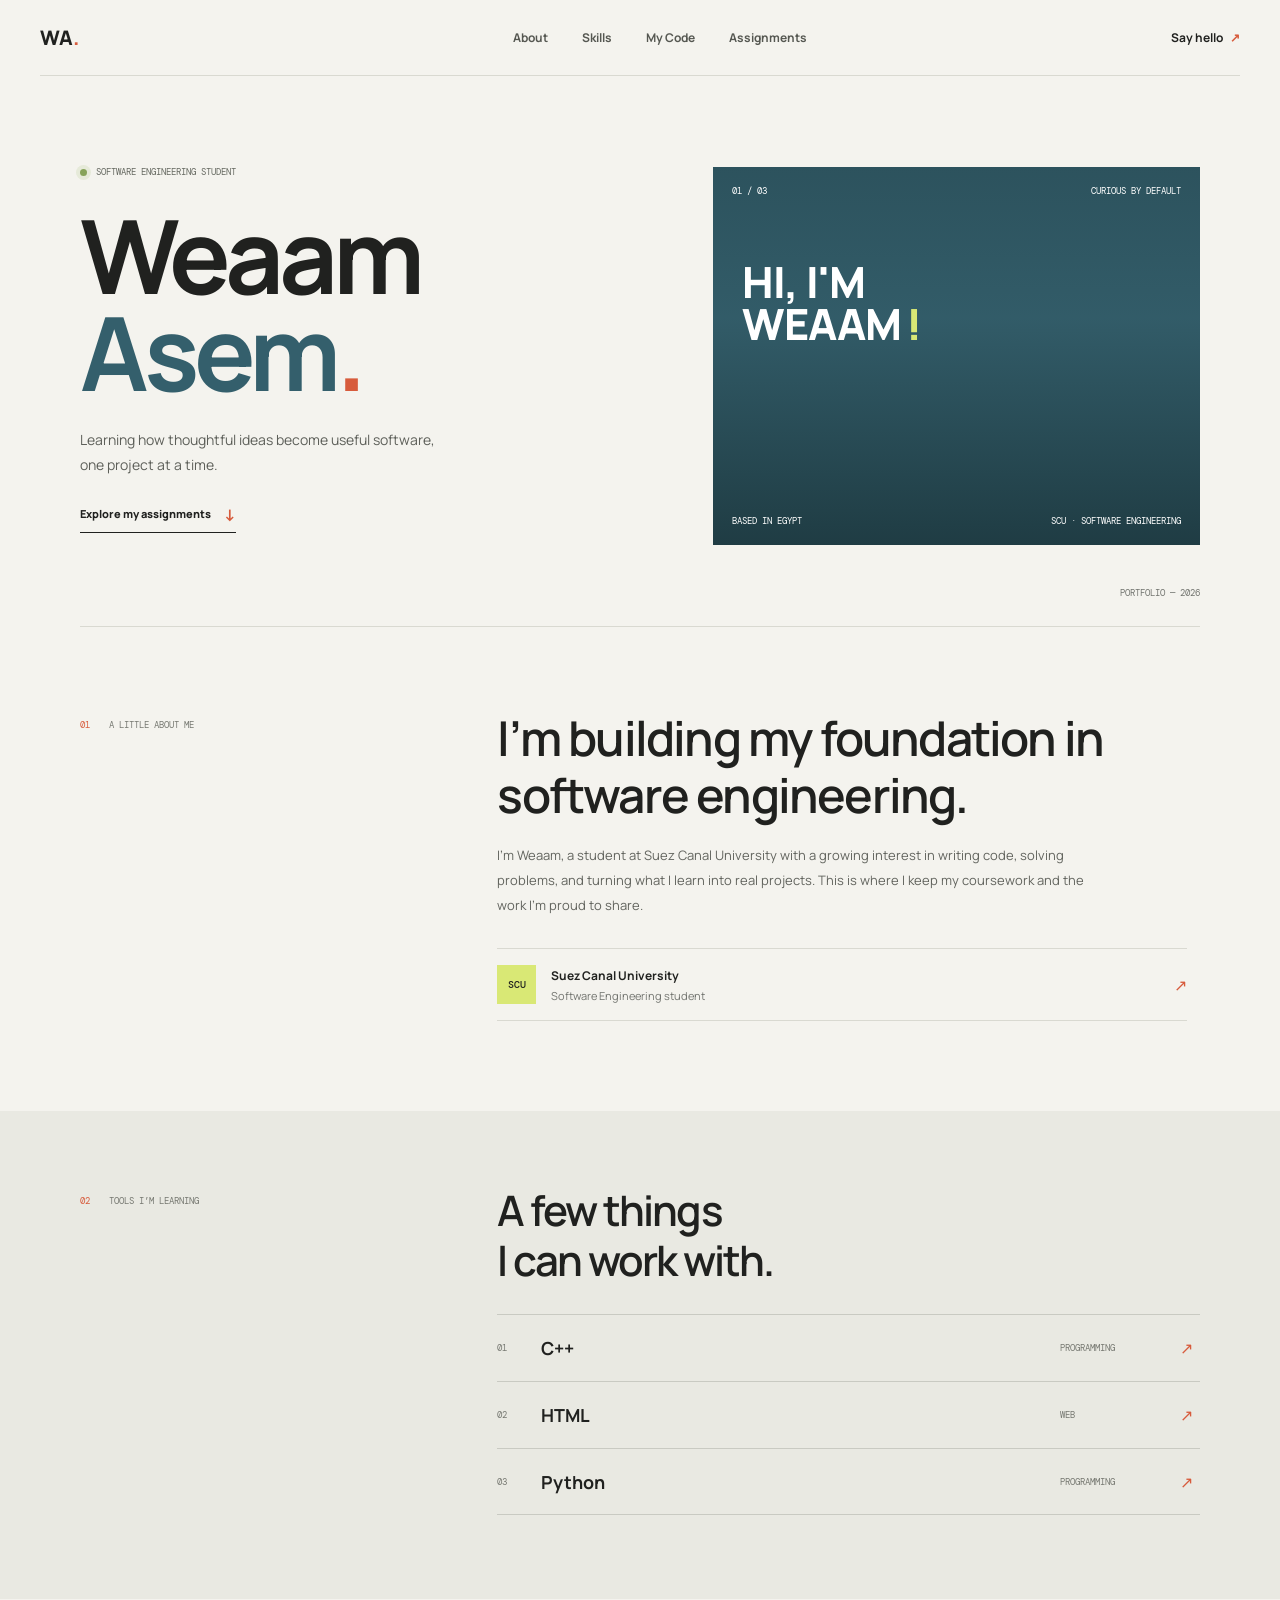
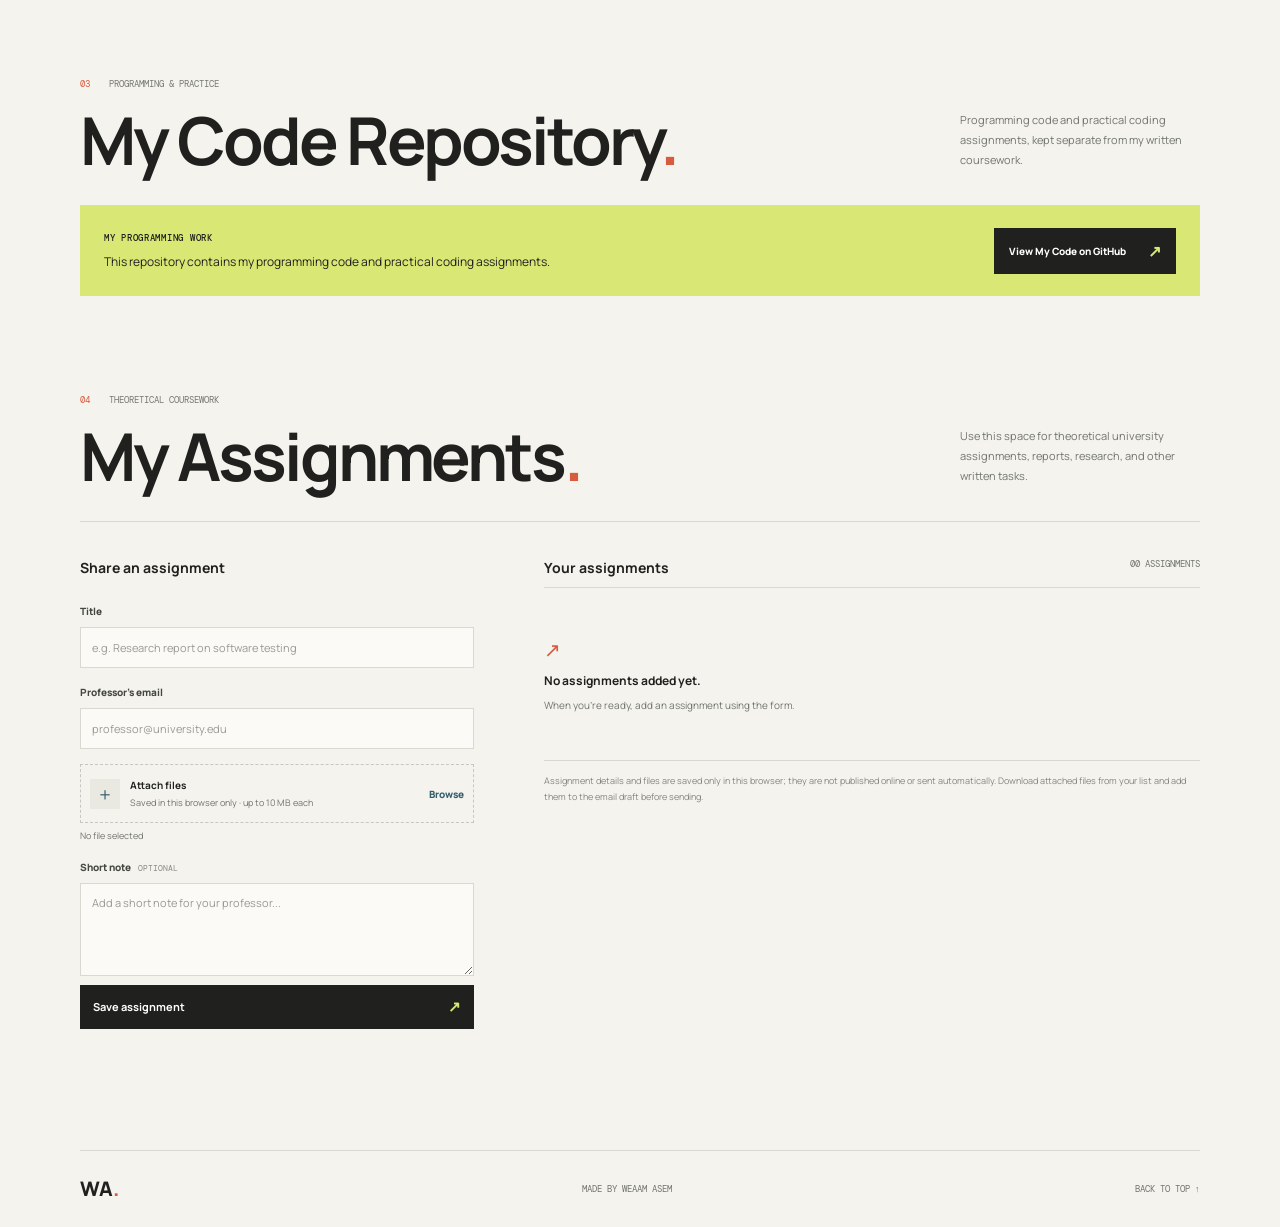
==== commit 50652f9c: "Add files via upload" ====
--- a/index.html
+++ b/index.html
@@ -22,6 +22,7 @@
 		<nav class="main-nav" aria-label="Main navigation">
 			<a href="#about">About</a>
 			<a href="#skills">Skills</a>
+			<a href="#code-repository">My Code</a>
 			<a href="#assignments">Assignments</a>
 		</nav>
 		<a class="header-contact" href="mailto:?subject=Hello%20Weaam">Say hello <span aria-hidden="true">↗</span></a>
@@ -78,34 +79,41 @@
 			</div>
 		</section>
 
+		<section class="repository-section page-width" id="code-repository"
+			aria-labelledby="code-repository-title">
+			<div class="assignment-heading">
+				<div>
+					<div class="section-label"><span>03</span> PROGRAMMING & PRACTICE</div>
+					<h2 id="code-repository-title">My Code Repository<span>.</span></h2>
+				</div>
+				<p>Programming code and practical coding assignments, kept separate from my written coursework.</p>
+			</div>
+			<div class="repo-callout">
+				<div>
+					<p class="repo-eyebrow">MY PROGRAMMING WORK</p>
+					<p>This repository contains my programming code and practical coding assignments.</p>
+				</div>
+				<a href="https://github.com/weaamasem126-lang/Web-Design-Development" target="_blank"
+					rel="noopener noreferrer">
+					<span>View My Code on GitHub</span><span aria-hidden="true">↗</span>
+				</a>
+			</div>
+		</section>
+
 		<section class="assignments-section page-width" id="assignments" aria-labelledby="assignments-title">
 			<div class="assignment-heading">
 				<div>
-					<div class="section-label"><span>03</span> COURSEWORK & PROJECTS</div>
-					<h2 id="assignments-title">Assignments<span>.</span></h2>
-				</div>
-				<p>Use this space to share an assignment with your professor and explore my work.</p>
+					<div class="section-label"><span>04</span> THEORETICAL COURSEWORK</div>
+					<h2 id="assignments-title">My Assignments<span>.</span></h2>
+				</div>
+				<p>Use this space for theoretical university assignments, reports, research, and other written tasks.</p>
 			</div>
 
 			<div class="assignment-layout">
-				<div class="repo-callout">
-					<div>
-						<p class="repo-eyebrow">A NOTE FROM ME</p>
-						<p>Hi, and thanks for visiting my portfolio. I’m sharing my coursework here, and you can explore
-							the code behind my work in my GitHub repository.</p>
-					</div>
-					<a href="https://github.com/weaamasem126-lang/Web-Design-Development.git" target="_blank"
-						rel="noopener noreferrer">
-						<span>VIEW MY GITHUB
-							REPOSITORY<small>weaamasem126-lang/Web-Design-Development</small></span><span
-							aria-hidden="true">↗</span>
-					</a>
-				</div>
-
 				<form class="assignment-form" id="assignment-form">
 					<h3>Share an assignment</h3>
 					<label for="project-title">Title</label>
-					<input id="project-title" name="title" type="text" placeholder="e.g. Data structures assignment"
+					<input id="project-title" name="title" type="text" placeholder="e.g. Research report on software testing"
 						required maxlength="80">
 					<label for="professor-email">Professor’s email</label>
 					<input id="professor-email" name="professorEmail" type="email"
@@ -136,8 +144,9 @@
 						<strong>No assignments added yet.</strong>
 						<span>When you’re ready, add an assignment using the form.</span>
 					</div>
-					<p class="hosting-note">Files stay in this browser and are not sent automatically. Download them
-						from your assignment list and attach them to the email draft before sending.</p>
+					<p class="hosting-note">Assignment details and files are saved only in this browser; they are not
+						published online or sent automatically. Download attached files from your list and add them to
+						the email draft before sending.</p>
 				</div>
 			</div>
 		</section>
@@ -239,7 +248,6 @@
 						'',
 						`Assignment: ${project.title}`,
 						project.note ? `Note: ${project.note}` : '',
-						`My GitHub repository: https://github.com/weaamasem126-lang/Web-Design-Development.git`,
 						fileNames.length ? `I’ll attach these file(s) before sending: ${fileNames.join(', ')}` : ''
 					].filter(Boolean).join('\n');
 					emailLink.className = 'project-open';
--- a/style.css
+++ b/style.css
@@ -359,6 +359,10 @@
 	font-size: 16px;
 }
 
+.repository-section {
+	padding-block: 70px 0;
+}
+
 .assignments-section {
 	padding-block: 89px 98px;
 }
@@ -433,15 +437,6 @@
 	color: #fff;
 	font-size: 10px;
 	font-weight: 800;
-}
-
-.repo-callout>a small {
-	display: block;
-	margin-top: 5px;
-	color: #d4d8c6;
-	font-size: 8px;
-	font-weight: 400;
-	overflow-wrap: anywhere;
 }
 
 .repo-callout>a span:last-child {
@@ -945,6 +940,10 @@
 		padding-block: 62px 69px;
 	}
 
+	.repository-section {
+		padding-top: 52px;
+	}
+
 	.assignment-heading {
 		align-items: start;
 		flex-direction: column;
@@ -952,7 +951,7 @@
 	}
 
 	.assignment-heading h2 {
-		font-size: 52px;
+		font-size: clamp(30px, 9vw, 52px);
 	}
 
 	.assignment-heading>p {
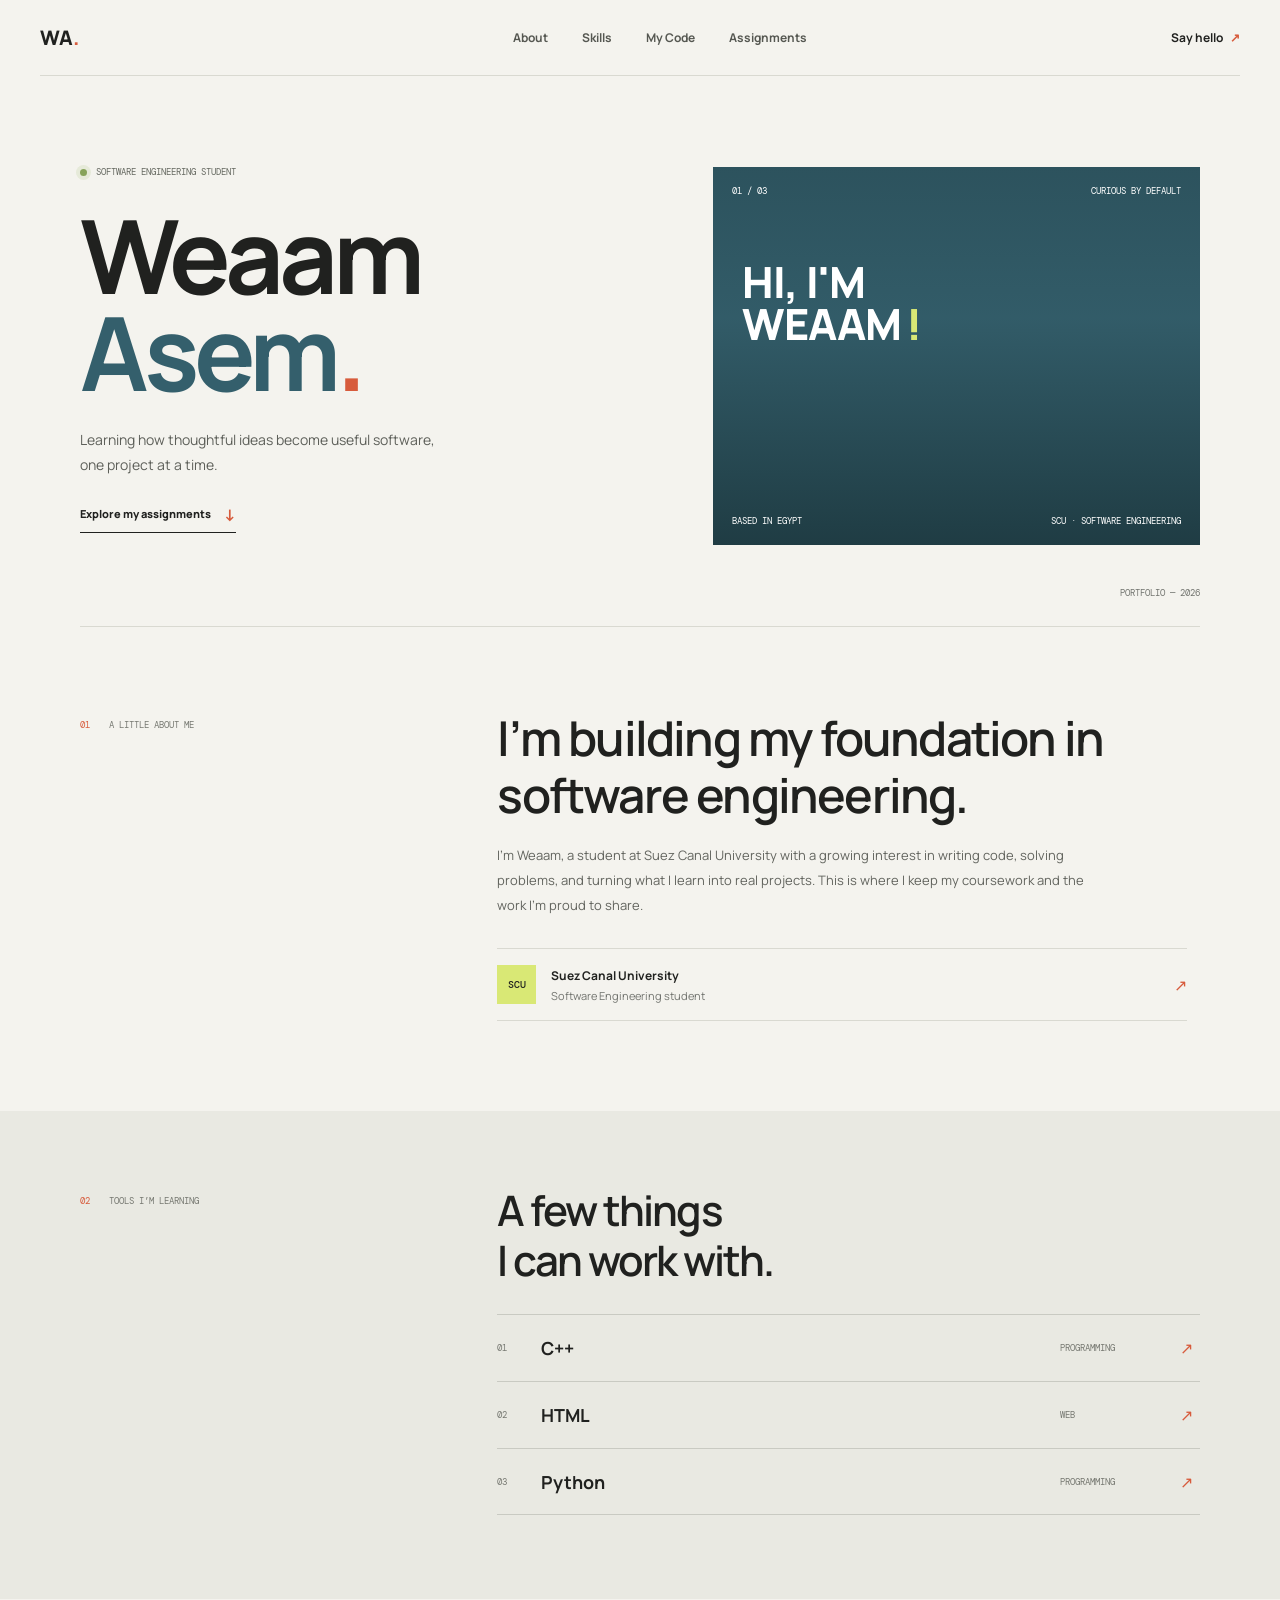
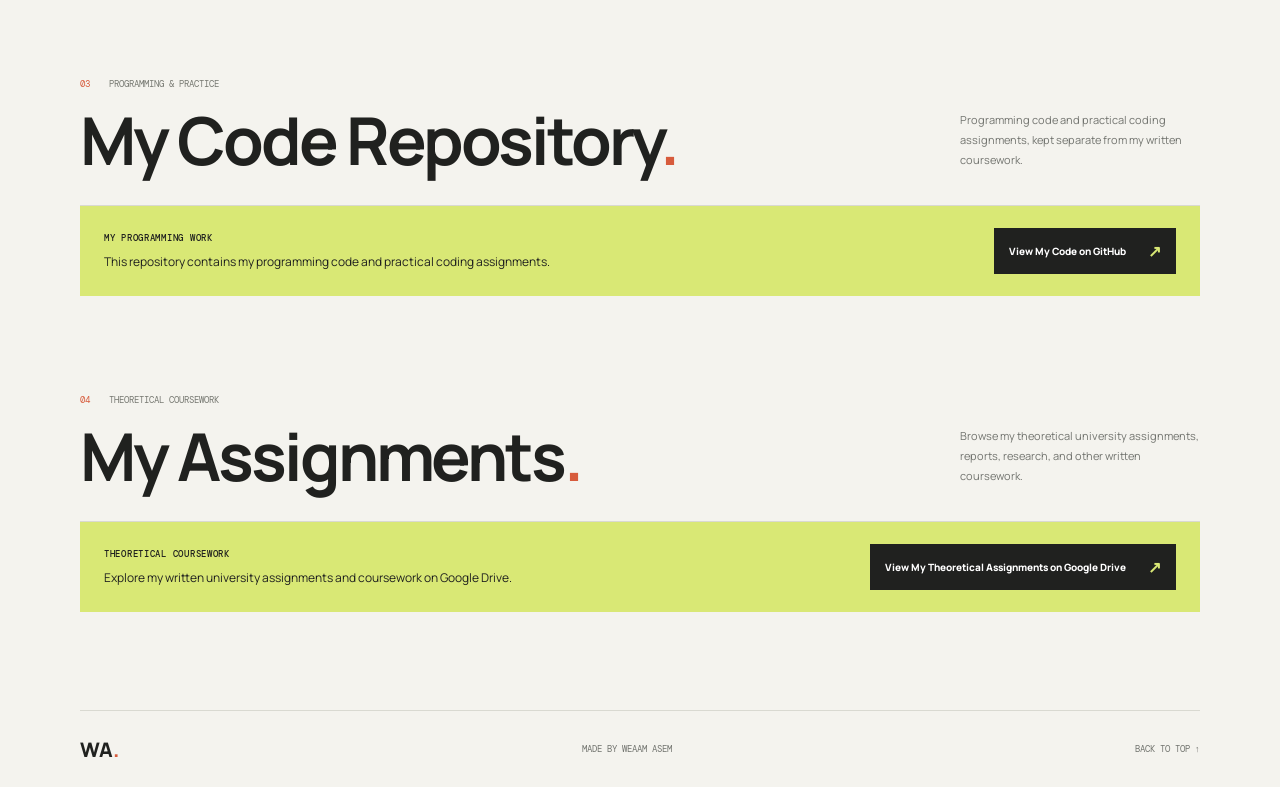
==== commit 1a1377b4: "Add files via upload" ====
--- a/index.html
+++ b/index.html
@@ -106,48 +106,18 @@
 					<div class="section-label"><span>04</span> THEORETICAL COURSEWORK</div>
 					<h2 id="assignments-title">My Assignments<span>.</span></h2>
 				</div>
-				<p>Use this space for theoretical university assignments, reports, research, and other written tasks.</p>
+				<p>Browse my theoretical university assignments, reports, research, and other written coursework.</p>
 			</div>
 
-			<div class="assignment-layout">
-				<form class="assignment-form" id="assignment-form">
-					<h3>Share an assignment</h3>
-					<label for="project-title">Title</label>
-					<input id="project-title" name="title" type="text" placeholder="e.g. Research report on software testing"
-						required maxlength="80">
-					<label for="professor-email">Professor’s email</label>
-					<input id="professor-email" name="professorEmail" type="email"
-						placeholder="professor@university.edu" autocomplete="email" required>
-					<label class="upload-control" for="project-file">
-						<span class="upload-icon" aria-hidden="true">＋</span>
-						<span><strong>Attach files</strong><small>Saved in this browser only · up to 10 MB
-								each</small></span>
-						<span class="upload-browse">Browse</span>
-					</label>
-					<input class="visually-hidden" id="project-file" name="files" type="file" multiple>
-					<p class="selected-file" id="selected-file" aria-live="polite">No file selected</p>
-					<label for="assignment-note">Short note <span class="optional">OPTIONAL</span></label>
-					<textarea id="assignment-note" name="note" rows="4" maxlength="500"
-						placeholder="Add a short note for your professor..."></textarea>
-					<button class="submit-button" type="submit">Save assignment <span
-							aria-hidden="true">↗</span></button>
-					<p class="form-message" id="form-message" role="status" aria-live="polite"></p>
-				</form>
-
-				<div class="assignment-list-wrap">
-					<div class="list-topline">
-						<h3>Your assignments</h3><span id="project-count">00 ASSIGNMENTS</span>
-					</div>
-					<div class="assignment-list" id="assignment-list" aria-live="polite"></div>
-					<div class="empty-state" id="empty-state">
-						<span class="empty-mark" aria-hidden="true">↗</span>
-						<strong>No assignments added yet.</strong>
-						<span>When you’re ready, add an assignment using the form.</span>
-					</div>
-					<p class="hosting-note">Assignment details and files are saved only in this browser; they are not
-						published online or sent automatically. Download attached files from your list and add them to
-						the email draft before sending.</p>
+			<div class="repo-callout">
+				<div>
+					<p class="repo-eyebrow">THEORETICAL COURSEWORK</p>
+					<p>Explore my written university assignments and coursework on Google Drive.</p>
 				</div>
+				<a href="https://drive.google.com/drive/folders/1ymURdNko-nw3xHQ2cemPbjMJQjfBv3_K"
+					target="_blank" rel="noopener noreferrer">
+					<span>View My Theoretical Assignments on Google Drive</span><span aria-hidden="true">↗</span>
+				</a>
 			</div>
 		</section>
 	</main>
@@ -158,214 +128,6 @@
 		<a href="#home">BACK TO TOP ↑</a>
 	</footer>
 
-	<script>
-		const storageKey = 'weaam-portfolio-projects';
-		const databaseName = 'weaam-portfolio-files';
-		const form = document.querySelector('#assignment-form');
-		const fileInput = document.querySelector('#project-file');
-		const fileLabel = document.querySelector('#selected-file');
-		const projectList = document.querySelector('#assignment-list');
-		const emptyState = document.querySelector('#empty-state');
-		const projectCount = document.querySelector('#project-count');
-		const formMessage = document.querySelector('#form-message');
-
-		function openFileDatabase() {
-			return new Promise((resolve, reject) => {
-				const request = indexedDB.open(databaseName, 1);
-				request.onupgradeneeded = () => request.result.createObjectStore('files');
-				request.onsuccess = () => resolve(request.result);
-				request.onerror = () => reject(request.error);
-			});
-		}
-
-		async function saveFile(id, file) {
-			const database = await openFileDatabase();
-			return new Promise((resolve, reject) => {
-				const transaction = database.transaction('files', 'readwrite');
-				transaction.objectStore('files').put(file, id);
-				transaction.oncomplete = () => { database.close(); resolve(); };
-				transaction.onerror = () => { database.close(); reject(transaction.error); };
-			});
-		}
-
-		async function deleteFile(id) {
-			const database = await openFileDatabase();
-			return new Promise((resolve, reject) => {
-				const transaction = database.transaction('files', 'readwrite');
-				transaction.objectStore('files').delete(id);
-				transaction.oncomplete = () => { database.close(); resolve(); };
-				transaction.onerror = () => { database.close(); reject(transaction.error); };
-			});
-		}
-
-		async function getFile(id) {
-			const database = await openFileDatabase();
-			return new Promise((resolve, reject) => {
-				const request = database.transaction('files').objectStore('files').get(id);
-				request.onsuccess = () => { database.close(); resolve(request.result); };
-				request.onerror = () => { database.close(); reject(request.error); };
-			});
-		}
-
-		function getProjects() {
-			try { return JSON.parse(localStorage.getItem(storageKey) || '[]'); }
-			catch { return []; }
-		}
-
-		function saveProjects(projects) {
-			localStorage.setItem(storageKey, JSON.stringify(projects));
-		}
-
-		function renderProjects() {
-			const projects = getProjects();
-			projectList.replaceChildren();
-			emptyState.hidden = projects.length > 0;
-			projectCount.textContent = `${String(projects.length).padStart(2, '0')} ${projects.length === 1 ? 'ASSIGNMENT' : 'ASSIGNMENTS'}`;
-
-			projects.forEach((project, index) => {
-				const article = document.createElement('article');
-				article.className = 'project-item';
-				const details = document.createElement('div');
-				details.className = 'project-details';
-				const number = document.createElement('span');
-				number.className = 'project-number';
-				number.textContent = String(index + 1).padStart(2, '0');
-				const title = document.createElement('strong');
-				title.textContent = project.title;
-				const subtitle = document.createElement('span');
-				const fileNames = Array.isArray(project.fileNames) ? project.fileNames : (project.fileName ? [project.fileName] : []);
-				subtitle.textContent = [project.course, ...fileNames].filter(Boolean).join(' · ') || project.note || 'Assignment details';
-				details.append(number, title, subtitle);
-
-				const actions = document.createElement('div');
-				actions.className = 'project-actions';
-				if (project.professorEmail) {
-					const emailLink = document.createElement('a');
-					const emailBody = [
-						'Hello Professor,',
-						'',
-						'I’m sharing my assignment for your review.',
-						'',
-						`Assignment: ${project.title}`,
-						project.note ? `Note: ${project.note}` : '',
-						fileNames.length ? `I’ll attach these file(s) before sending: ${fileNames.join(', ')}` : ''
-					].filter(Boolean).join('\n');
-					emailLink.className = 'project-open';
-					emailLink.href = `mailto:${encodeURIComponent(project.professorEmail)}?subject=${encodeURIComponent(`Assignment: ${project.title}`)}&body=${encodeURIComponent(`${emailBody}\n\nBest,\nWeaam Asem`)}`;
-					emailLink.textContent = 'Email professor ↗';
-					actions.append(emailLink);
-				}
-				if (project.url) {
-					const openLink = document.createElement('a');
-					openLink.className = 'project-open';
-					openLink.href = project.url;
-					openLink.target = '_blank';
-					openLink.rel = 'noopener noreferrer';
-					openLink.textContent = 'Open link ↗';
-					actions.append(openLink);
-					const shareButton = document.createElement('button');
-					shareButton.type = 'button';
-					shareButton.className = 'icon-button';
-					shareButton.setAttribute('aria-label', `Copy link for ${project.title}`);
-					shareButton.title = 'Copy project link';
-					shareButton.textContent = '⧉';
-					shareButton.addEventListener('click', async () => {
-						try {
-							await navigator.clipboard.writeText(project.url);
-							formMessage.textContent = 'Project link copied.';
-						} catch {
-							formMessage.textContent = 'Copy was unavailable. Open the project link and copy it from the address bar.';
-						}
-					});
-					actions.append(shareButton);
-				}
-				fileNames.forEach((fileName, fileIndex) => {
-					const downloadButton = document.createElement('button');
-					downloadButton.type = 'button';
-					downloadButton.className = 'icon-button';
-					downloadButton.setAttribute('aria-label', `Download ${fileName}`);
-					downloadButton.title = `Download ${fileName}`;
-					downloadButton.textContent = '↓';
-					downloadButton.addEventListener('click', async () => {
-						try {
-							const fileKey = Array.isArray(project.fileNames) ? `${project.id}:${fileIndex}` : project.id;
-							const file = await getFile(fileKey);
-							if (!file) {
-								formMessage.textContent = `Could not find ${fileName} in this browser.`;
-								return;
-							}
-							const downloadUrl = URL.createObjectURL(file);
-							const anchor = document.createElement('a');
-							anchor.href = downloadUrl;
-							anchor.download = fileName;
-							anchor.click();
-							window.setTimeout(() => URL.revokeObjectURL(downloadUrl), 1000);
-						} catch {
-							formMessage.textContent = `Could not download ${fileName}.`;
-						}
-					});
-					actions.append(downloadButton);
-				});
-				const removeButton = document.createElement('button');
-				removeButton.type = 'button';
-				removeButton.className = 'icon-button remove-button';
-				removeButton.setAttribute('aria-label', `Remove ${project.title}`);
-				removeButton.title = 'Remove assignment';
-				removeButton.textContent = '×';
-				removeButton.addEventListener('click', async () => {
-					saveProjects(getProjects().filter((item) => item.id !== project.id));
-					if (Array.isArray(project.fileNames)) {
-						await Promise.all(project.fileNames.map((_, index) => deleteFile(`${project.id}:${index}`)));
-					} else if (project.fileName) {
-						await deleteFile(project.id);
-					}
-					renderProjects();
-					formMessage.textContent = 'Assignment removed.';
-				});
-				actions.append(removeButton);
-				article.append(details, actions);
-				projectList.append(article);
-			});
-		}
-
-		fileInput.addEventListener('change', () => {
-			const files = Array.from(fileInput.files);
-			const oversizedFile = files.find((file) => file.size > 10 * 1024 * 1024);
-			if (oversizedFile) {
-				fileInput.value = '';
-				fileLabel.textContent = `${oversizedFile.name} is over the 10 MB limit.`;
-				return;
-			}
-			fileLabel.textContent = files.length ? files.map((file) => file.name).join(', ') : 'No file selected';
-		});
-
-		form.addEventListener('submit', async (event) => {
-			event.preventDefault();
-			const data = new FormData(form);
-			const files = Array.from(fileInput.files);
-			const project = {
-				id: crypto.randomUUID(),
-				title: String(data.get('title') || '').trim(),
-				professorEmail: String(data.get('professorEmail') || '').trim(),
-				note: String(data.get('note') || '').trim(),
-				fileNames: files.map((file) => file.name)
-			};
-			try {
-				await Promise.all(files.map((file, index) => saveFile(`${project.id}:${index}`, file)));
-				const projects = getProjects();
-				projects.unshift(project);
-				saveProjects(projects);
-				form.reset();
-				fileLabel.textContent = 'No file selected';
-				renderProjects();
-				formMessage.textContent = 'I saved your assignment details in this browser. Use “Email professor” to prepare a draft.';
-			} catch {
-				formMessage.textContent = 'I couldn’t save this assignment in your browser. Please try again.';
-			}
-		});
-
-		renderProjects();
-	</script>
 </body>
 
 </html>
--- a/style.css
+++ b/style.css
@@ -118,10 +118,8 @@
 .hero-index,
 .skill-number,
 .skill-kind,
-.list-topline>span,
 .site-footer>span,
-.site-footer>a:last-child,
-.project-number {
+.site-footer>a:last-child {
 	font-family: var(--mono);
 	font-size: 9px;
 	letter-spacing: 0;
@@ -390,14 +388,6 @@
 	margin: 0 0 4px;
 }
 
-.assignment-layout {
-	display: grid;
-	grid-template-columns: minmax(245px, .75fr) 1.25fr;
-	gap: 70px;
-	padding-top: 36px;
-	align-items: start;
-}
-
 .repo-callout {
 	grid-column: 1 / -1;
 	display: flex;
@@ -448,293 +438,6 @@
 	background: var(--blue);
 }
 
-.assignment-form {
-	display: grid;
-	gap: 9px;
-}
-
-.assignment-form h3,
-.list-topline h3 {
-	font-size: 14px;
-	margin: 0 0 10px;
-}
-
-.assignment-form>label:not(.upload-control) {
-	color: #454741;
-	font-size: 10px;
-	font-weight: 800;
-	margin-top: 8px;
-}
-
-.optional {
-	color: #8a8c84;
-	font-family: var(--mono);
-	font-size: 8px;
-	font-weight: 400;
-	margin-left: 5px;
-}
-
-.assignment-form>input:not([type="file"]),
-.assignment-form textarea {
-	width: 100%;
-	min-width: 0;
-	padding: 0 11px;
-	border: 1px solid var(--line);
-	border-radius: 0;
-	background: #fbfaf7;
-	color: var(--ink);
-	font: inherit;
-	font-size: 11px;
-	outline: none;
-}
-
-.assignment-form>input:not([type="file"]) {
-	height: 41px;
-}
-
-.assignment-form textarea {
-	min-height: 86px;
-	padding-block: 10px;
-	resize: vertical;
-	line-height: 1.6;
-}
-
-.assignment-form>input:focus,
-.assignment-form textarea:focus {
-	border-color: var(--blue);
-	box-shadow: 0 0 0 2px rgb(52 95 108 / 10%);
-}
-
-.assignment-form input::placeholder,
-.assignment-form textarea::placeholder {
-	color: #999a93;
-}
-
-.field-hint {
-	color: #85867f;
-	font-size: 10px;
-	line-height: 1.65;
-	margin: -3px 0 3px;
-}
-
-.upload-control {
-	min-height: 59px;
-	margin-top: 6px;
-	border: 1px dashed #c6c7bf;
-	display: flex;
-	align-items: center;
-	gap: 10px;
-	padding: 9px;
-	cursor: pointer;
-	transition: border-color .2s ease;
-}
-
-.upload-control:hover {
-	border-color: var(--blue);
-}
-
-.upload-icon {
-	display: grid;
-	place-items: center;
-	width: 30px;
-	height: 30px;
-	background: #e9e9e2;
-	color: var(--blue);
-	font-size: 18px;
-}
-
-.upload-control>span:nth-child(2) {
-	display: grid;
-	gap: 4px;
-}
-
-.upload-control strong {
-	font-size: 10px;
-}
-
-.upload-control small {
-	color: var(--muted);
-	font-size: 9px;
-}
-
-.upload-browse {
-	color: var(--blue);
-	font-size: 10px;
-	font-weight: 800;
-	margin-left: auto;
-}
-
-.selected-file {
-	color: var(--muted);
-	font-size: 9px;
-	margin: -3px 0 1px;
-	overflow-wrap: anywhere;
-}
-
-.visually-hidden {
-	position: absolute;
-	width: 1px;
-	height: 1px;
-	overflow: hidden;
-	clip: rect(0, 0, 0, 0);
-	white-space: nowrap;
-	clip-path: inset(50%);
-}
-
-.submit-button {
-	height: 44px;
-	display: flex;
-	align-items: center;
-	justify-content: space-between;
-	padding: 0 13px;
-	border: 0;
-	background: var(--ink);
-	color: #fff;
-	font-size: 11px;
-	font-weight: 700;
-	cursor: pointer;
-	transition: background .2s ease;
-}
-
-.submit-button:hover {
-	background: var(--blue);
-}
-
-.submit-button span {
-	color: var(--lime);
-	font-size: 15px;
-}
-
-.form-message {
-	min-height: 14px;
-	color: var(--blue);
-	font-size: 10px;
-	line-height: 1.5;
-	margin: 0;
-}
-
-.assignment-list-wrap {
-	min-width: 0;
-}
-
-.list-topline {
-	min-height: 30px;
-	display: flex;
-	justify-content: space-between;
-	align-items: start;
-	border-bottom: 1px solid var(--line);
-}
-
-.list-topline h3 {
-	margin: 0;
-}
-
-.list-topline>span {
-	color: var(--muted);
-}
-
-.project-item {
-	min-height: 76px;
-	display: flex;
-	align-items: center;
-	justify-content: space-between;
-	gap: 15px;
-	border-bottom: 1px solid var(--line);
-	animation: arrive .3s ease both;
-}
-
-.project-details {
-	min-width: 0;
-	display: grid;
-	grid-template-columns: 28px minmax(0, 1fr);
-	align-items: center;
-	row-gap: 4px;
-}
-
-.project-number {
-	color: var(--orange);
-	grid-row: span 2;
-}
-
-.project-details strong {
-	overflow-wrap: anywhere;
-	font-size: 11px;
-}
-
-.project-details>span:last-child {
-	color: var(--muted);
-	overflow-wrap: anywhere;
-	font-size: 9px;
-}
-
-.project-actions {
-	display: flex;
-	flex-shrink: 0;
-	align-items: center;
-	gap: 6px;
-}
-
-.project-open {
-	color: var(--blue);
-	font-size: 10px;
-	font-weight: 800;
-}
-
-.icon-button {
-	width: 29px;
-	height: 29px;
-	display: grid;
-	place-items: center;
-	border: 1px solid var(--line);
-	background: transparent;
-	color: var(--ink);
-	font-size: 14px;
-	cursor: pointer;
-}
-
-.icon-button:hover {
-	border-color: var(--blue);
-	color: var(--blue);
-}
-
-.remove-button {
-	color: #777972;
-}
-
-.empty-state {
-	min-height: 173px;
-	display: grid;
-	align-content: center;
-	justify-items: start;
-	gap: 9px;
-	border-bottom: 1px solid var(--line);
-}
-
-.empty-state[hidden] {
-	display: none;
-}
-
-.empty-mark {
-	color: var(--orange);
-	font-size: 20px;
-}
-
-.empty-state strong {
-	font-size: 12px;
-}
-
-.empty-state>span:last-child {
-	color: var(--muted);
-	font-size: 10px;
-}
-
-.hosting-note {
-	color: #85867f;
-	font-size: 9px;
-	line-height: 1.7;
-	margin: 12px 0 0;
-}
-
 .site-footer {
 	min-height: 77px;
 	display: flex;
@@ -750,18 +453,6 @@
 
 .site-footer>a:last-child:hover {
 	color: var(--orange);
-}
-
-@keyframes arrive {
-	from {
-		opacity: 0;
-		transform: translateY(5px);
-	}
-
-	to {
-		opacity: 1;
-		transform: translateY(0);
-	}
 }
 
 @media (max-width: 760px) {
@@ -828,9 +519,6 @@
 		gap: 30px;
 	}
 
-	.assignment-layout {
-		gap: 32px;
-	}
 }
 
 @media (max-width: 560px) {
@@ -956,12 +644,6 @@
 
 	.assignment-heading>p {
 		max-width: 280px;
-	}
-
-	.assignment-layout {
-		grid-template-columns: 1fr;
-		gap: 39px;
-		padding-top: 29px;
 	}
 
 	.repo-callout {
@@ -974,18 +656,6 @@
 	.repo-callout>a {
 		width: 100%;
 		justify-content: space-between;
-	}
-
-	.project-item {
-		gap: 8px;
-	}
-
-	.project-actions {
-		gap: 4px;
-	}
-
-	.project-open {
-		font-size: 9px;
 	}
 
 	.site-footer {
